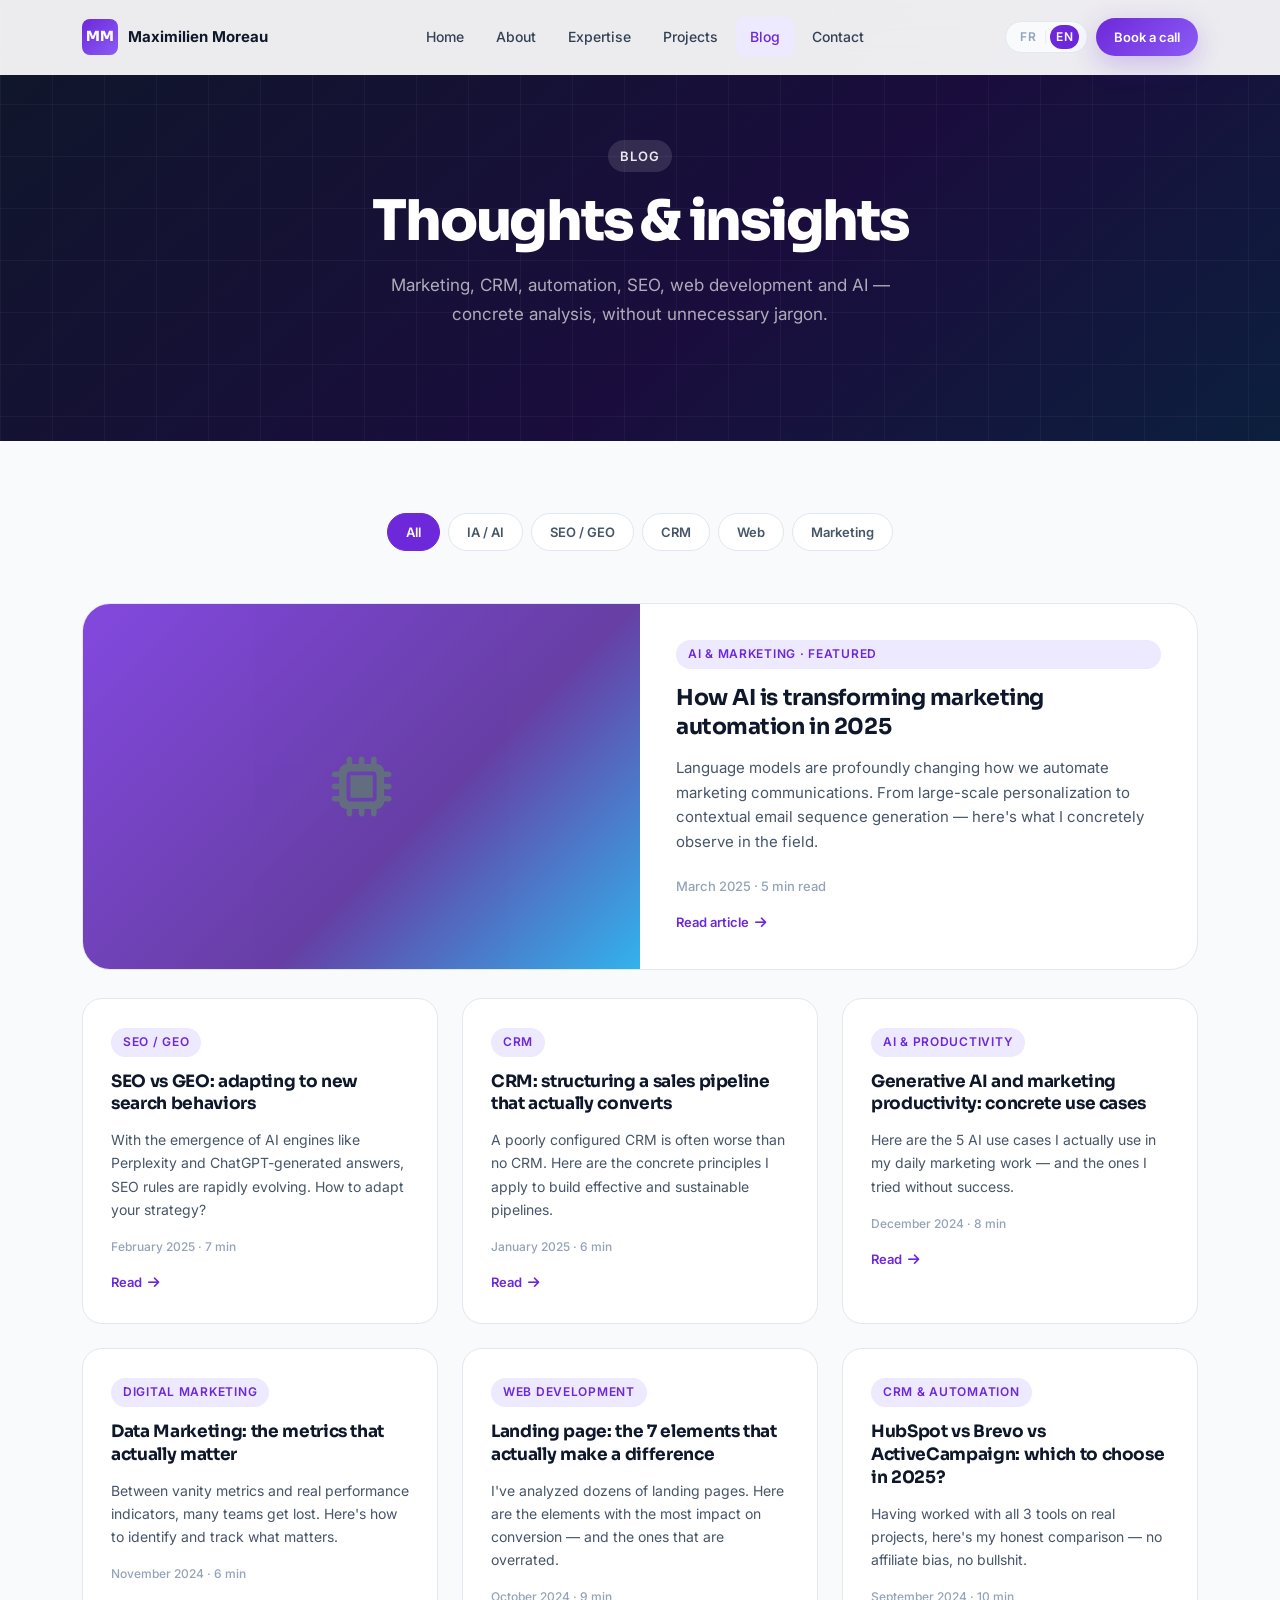
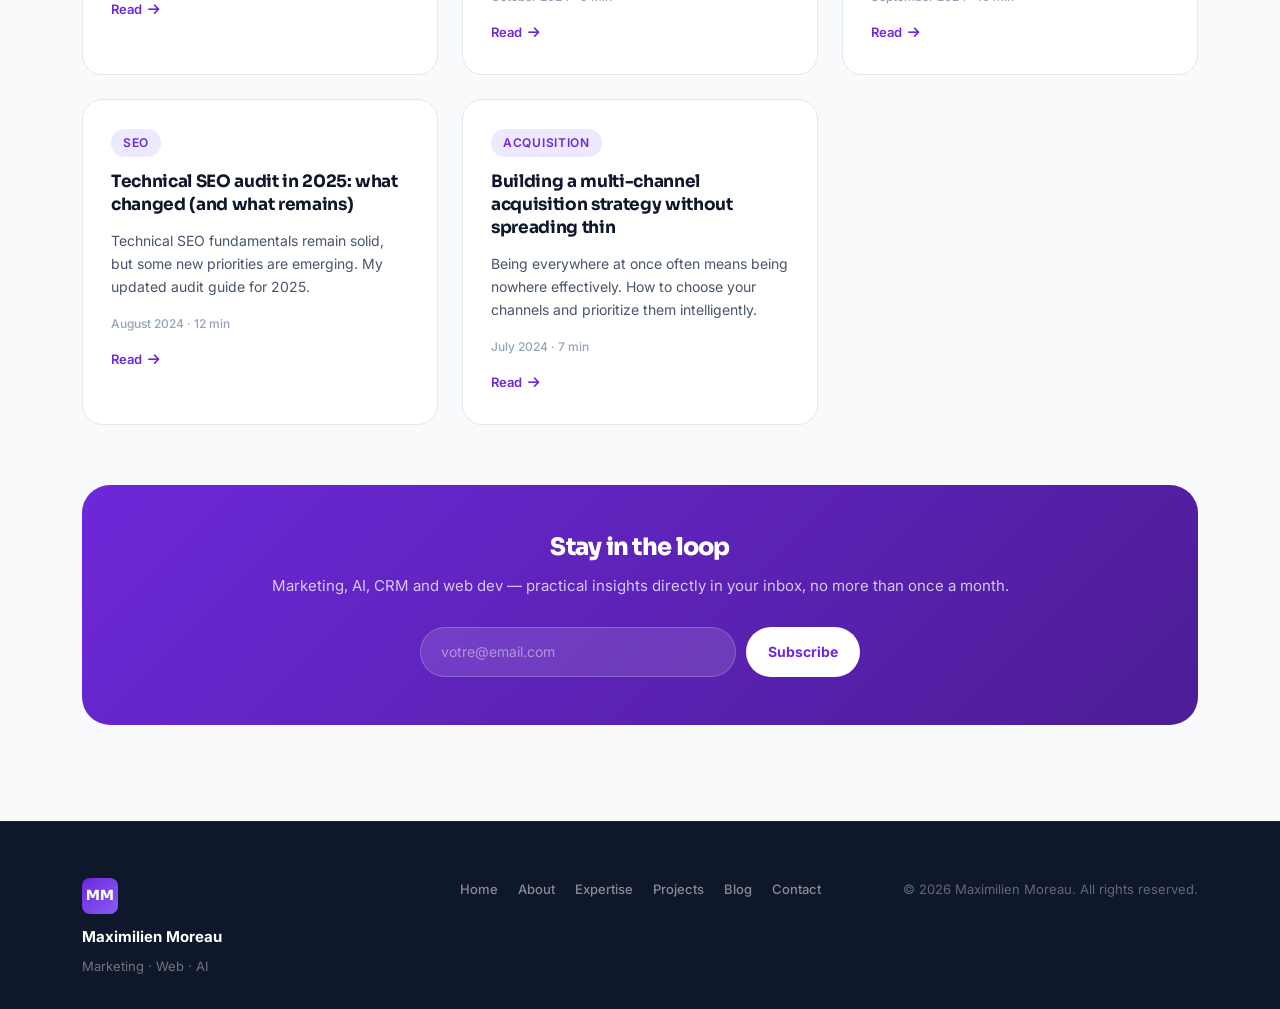
==== blog.html @ 057b0e3e "Profile-Website" ====
<!DOCTYPE html>
<html lang="fr">
<head>
  <meta charset="UTF-8">
  <meta name="viewport" content="width=device-width, initial-scale=1.0">
  <title>Blog — Maximilien Moreau</title>
  <meta name="description" content="Réflexions, analyses et insights sur le marketing digital, le CRM, l'automatisation, le SEO et l'intelligence artificielle — par Maximilien Moreau.">
  <meta name="author" content="Maximilien Moreau">

  <!-- Bootstrap 5 -->
  <link href="https://cdn.jsdelivr.net/npm/bootstrap@5.3.2/dist/css/bootstrap.min.css" rel="stylesheet">
  <!-- Google Fonts -->
  <link href="https://fonts.googleapis.com/css2?family=Inter:wght@300;400;500;600;700;800&family=Sora:wght@600;700;800&display=swap" rel="stylesheet">
  <!-- Font Awesome 6 -->
  <link rel="stylesheet" href="https://cdnjs.cloudflare.com/ajax/libs/font-awesome/6.5.0/css/all.min.css">
  <!-- Custom CSS -->
  <link rel="stylesheet" href="style.css">
  <style>
    /* ===== Blog-specific styles ===== */
    .blog-hero {
      background: linear-gradient(140deg, #0f172a 0%, #1a0d3d 60%, #0c1f3d 100%);
      padding: 140px 0 80px;
      position: relative;
      overflow: hidden;
    }

    .blog-hero::before {
      content: '';
      position: absolute;
      inset: 0;
      background-image:
        linear-gradient(rgba(255,255,255,0.04) 1px, transparent 1px),
        linear-gradient(90deg, rgba(255,255,255,0.04) 1px, transparent 1px);
      background-size: 52px 52px;
    }

    .blog-hero-inner {
      position: relative;
      z-index: 1;
      text-align: center;
    }

    .blog-hero-title {
      font-family: 'Sora', sans-serif;
      font-size: clamp(2rem, 5vw, 3.5rem);
      font-weight: 800;
      color: white;
      letter-spacing: -0.04em;
      margin-bottom: 16px;
    }

    .blog-hero-desc {
      font-size: 17px;
      color: rgba(255,255,255,0.65);
      max-width: 520px;
      margin: 0 auto 32px;
    }

    /* Filter tabs */
    .filter-bar {
      display: flex;
      flex-wrap: wrap;
      gap: 8px;
      justify-content: center;
      margin-bottom: 52px;
    }

    .filter-btn {
      font-size: 13px;
      font-weight: 600;
      color: var(--body);
      background: white;
      border: 1px solid var(--border);
      padding: 7px 18px;
      border-radius: 50px;
      cursor: pointer;
      transition: var(--transition);
    }

    .filter-btn:hover,
    .filter-btn.active {
      background: var(--primary);
      color: white;
      border-color: var(--primary);
    }

    /* Blog grid */
    .blog-grid-section {
      padding: 72px 0 96px;
      background: var(--bg);
    }

    /* Featured article (first) */
    .blog-card-featured {
      display: grid;
      grid-template-columns: 1fr 1fr;
      gap: 0;
      background: white;
      border: 1px solid var(--border);
      border-radius: var(--radius-xl);
      overflow: hidden;
      text-decoration: none;
      color: inherit;
      transition: var(--transition);
      margin-bottom: 28px;
    }

    .blog-card-featured:hover {
      transform: translateY(-4px);
      box-shadow: var(--shadow-lg);
      border-color: transparent;
      color: inherit;
    }

    .blog-card-featured-img {
      background: linear-gradient(135deg, var(--primary) 0%, #4c1d95 60%, var(--accent) 100%);
      min-height: 260px;
      display: flex;
      align-items: center;
      justify-content: center;
      font-size: 60px;
      opacity: 0.85;
    }

    .blog-card-featured-body {
      padding: 36px;
      display: flex;
      flex-direction: column;
      justify-content: center;
    }

    .blog-card-featured .blog-title {
      font-size: 22px;
      margin-bottom: 14px;
    }

    .blog-card-featured .blog-excerpt {
      font-size: 15px;
      margin-bottom: 20px;
    }

    .blog-card-featured .blog-meta {
      font-size: 13px;
      margin-top: auto;
    }

    /* Read more link */
    .blog-read-more {
      display: inline-flex;
      align-items: center;
      gap: 6px;
      font-size: 13px;
      font-weight: 600;
      color: var(--primary);
      margin-top: 14px;
      transition: var(--transition-fast);
    }

    .blog-card:hover .blog-read-more,
    .blog-card-featured:hover .blog-read-more {
      gap: 10px;
    }

    /* Newsletter block */
    .newsletter-section {
      background: linear-gradient(135deg, var(--primary) 0%, #4c1d95 100%);
      border-radius: var(--radius-xl);
      padding: 48px;
      text-align: center;
      margin-top: 60px;
    }

    .newsletter-title {
      font-family: 'Sora', sans-serif;
      font-size: 24px;
      font-weight: 800;
      color: white;
      margin-bottom: 12px;
      letter-spacing: -0.03em;
    }

    .newsletter-desc {
      color: rgba(255,255,255,0.75);
      font-size: 15px;
      margin-bottom: 28px;
    }

    .newsletter-form {
      display: flex;
      gap: 10px;
      max-width: 440px;
      margin: 0 auto;
    }

    .newsletter-input {
      flex: 1;
      background: rgba(255,255,255,0.12);
      border: 1px solid rgba(255,255,255,0.2);
      border-radius: 50px;
      padding: 12px 20px;
      font-size: 14px;
      color: white;
      outline: none;
      transition: var(--transition);
      font-family: 'Inter', sans-serif;
    }

    .newsletter-input::placeholder {
      color: rgba(255,255,255,0.45);
    }

    .newsletter-input:focus {
      border-color: rgba(255,255,255,0.5);
      background: rgba(255,255,255,0.16);
    }

    .newsletter-btn {
      background: white;
      color: var(--primary);
      border: none;
      padding: 12px 22px;
      border-radius: 50px;
      font-size: 14px;
      font-weight: 700;
      cursor: pointer;
      transition: var(--transition);
      white-space: nowrap;
      font-family: 'Inter', sans-serif;
    }

    .newsletter-btn:hover {
      background: rgba(255,255,255,0.92);
      transform: translateY(-1px);
    }

    @media (max-width: 767.98px) {
      .blog-card-featured {
        grid-template-columns: 1fr;
      }

      .blog-card-featured-img {
        min-height: 160px;
      }

      .blog-card-featured-body {
        padding: 24px;
      }

      .newsletter-section {
        padding: 36px 24px;
      }

      .newsletter-form {
        flex-direction: column;
      }

      .newsletter-btn {
        width: 100%;
      }
    }
  </style>
</head>
<body>

<!-- ===== NAVBAR ===== -->
<nav class="navbar navbar-expand-lg fixed-top scrolled" id="mainNav">
  <div class="container">
    <a class="navbar-brand" href="index.html">
      <span class="brand-mm">MM</span>
      <span class="brand-name d-none d-sm-inline">Maximilien Moreau</span>
    </a>

    <div class="d-flex align-items-center gap-2 ms-auto order-lg-last">
      <div class="lang-toggle">
        <button class="lang-btn active" id="btnFr" onclick="setLang('fr')">FR</button>
        <span class="lang-sep">|</span>
        <button class="lang-btn" id="btnEn" onclick="setLang('en')">EN</button>
      </div>
      <a href="index.html#contact" class="btn-nav-cta d-none d-lg-inline-flex">
        <span data-lang="fr">Réserver un appel</span>
        <span data-lang="en" hidden>Book a call</span>
      </a>
      <button class="navbar-toggler" type="button" data-bs-toggle="collapse" data-bs-target="#navMenu" aria-controls="navMenu" aria-expanded="false">
        <i class="fa-solid fa-bars"></i>
      </button>
    </div>

    <div class="collapse navbar-collapse" id="navMenu">
      <ul class="navbar-nav mx-auto gap-lg-1">
        <li class="nav-item">
          <a class="nav-link" href="index.html">
            <span data-lang="fr">Accueil</span>
            <span data-lang="en" hidden>Home</span>
          </a>
        </li>
        <li class="nav-item">
          <a class="nav-link" href="index.html#apropos">
            <span data-lang="fr">À propos</span>
            <span data-lang="en" hidden>About</span>
          </a>
        </li>
        <li class="nav-item">
          <a class="nav-link" href="index.html#expertises">
            <span data-lang="fr">Expertises</span>
            <span data-lang="en" hidden>Expertise</span>
          </a>
        </li>
        <li class="nav-item">
          <a class="nav-link" href="index.html#projets">
            <span data-lang="fr">Projets</span>
            <span data-lang="en" hidden>Projects</span>
          </a>
        </li>
        <li class="nav-item">
          <a class="nav-link active" href="blog.html">Blog</a>
        </li>
        <li class="nav-item">
          <a class="nav-link" href="index.html#contact">Contact</a>
        </li>
      </ul>
    </div>
  </div>
</nav>

<!-- ===== BLOG HERO ===== -->
<section class="blog-hero">
  <div class="container">
    <div class="blog-hero-inner">
      <div class="section-label section-label-light mb-3">Blog</div>
      <h1 class="blog-hero-title">
        <span data-lang="fr">Réflexions & insights</span>
        <span data-lang="en" hidden>Thoughts & insights</span>
      </h1>
      <p class="blog-hero-desc" data-lang="fr">
        Marketing, CRM, automatisation, SEO, développement web et IA — des analyses concrètes, sans jargon inutile.
      </p>
      <p class="blog-hero-desc" data-lang="en" hidden>
        Marketing, CRM, automation, SEO, web development and AI — concrete analysis, without unnecessary jargon.
      </p>
    </div>
  </div>
</section>

<!-- ===== BLOG GRID ===== -->
<section class="blog-grid-section">
  <div class="container">

    <!-- Filter bar -->
    <div class="filter-bar" id="filterBar">
      <button class="filter-btn active" data-filter="all">
        <span data-lang="fr">Tous</span>
        <span data-lang="en" hidden>All</span>
      </button>
      <button class="filter-btn" data-filter="ia">IA / AI</button>
      <button class="filter-btn" data-filter="seo">SEO / GEO</button>
      <button class="filter-btn" data-filter="crm">CRM</button>
      <button class="filter-btn" data-filter="web">Web</button>
      <button class="filter-btn" data-filter="marketing">Marketing</button>
    </div>

    <!-- Featured article -->
    <a href="#" class="blog-card-featured" data-category="ia">
      <div class="blog-card-featured-img" aria-hidden="true">
        <i class="fa-solid fa-microchip"></i>
      </div>
      <div class="blog-card-featured-body">
        <div class="blog-cat" data-lang="fr">IA & Marketing · À la une</div>
        <div class="blog-cat" data-lang="en" hidden>AI & Marketing · Featured</div>
        <h2 class="blog-title" data-lang="fr">Comment l'IA transforme le marketing automation en 2025</h2>
        <h2 class="blog-title" data-lang="en" hidden>How AI is transforming marketing automation in 2025</h2>
        <p class="blog-excerpt" data-lang="fr">
          Les modèles de langage changent profondément la façon dont on automatise les communications marketing. De la personnalisation à grande échelle à la génération de séquences email contextuelles — voici ce que j'observe concrètement sur le terrain.
        </p>
        <p class="blog-excerpt" data-lang="en" hidden>
          Language models are profoundly changing how we automate marketing communications. From large-scale personalization to contextual email sequence generation — here's what I concretely observe in the field.
        </p>
        <div class="blog-meta">
          <span data-lang="fr">Mars 2025 · 5 min de lecture</span>
          <span data-lang="en" hidden>March 2025 · 5 min read</span>
        </div>
        <div class="blog-read-more">
          <span data-lang="fr">Lire l'article</span>
          <span data-lang="en" hidden>Read article</span>
          <i class="fa-solid fa-arrow-right"></i>
        </div>
      </div>
    </a>

    <!-- Article grid -->
    <div class="row g-4" id="articleGrid">

      <!-- Article 2 -->
      <div class="col-md-4" data-category="seo">
        <a href="#" class="blog-card h-100">
          <div class="blog-cat">SEO / GEO</div>
          <h4 class="blog-title" data-lang="fr">SEO vs GEO : s'adapter aux nouveaux comportements de recherche</h4>
          <h4 class="blog-title" data-lang="en" hidden>SEO vs GEO: adapting to new search behaviors</h4>
          <p class="blog-excerpt" data-lang="fr">Avec l'émergence de moteurs IA comme Perplexity et les réponses générées par ChatGPT, les règles du référencement évoluent rapidement. Comment adapter sa stratégie ?</p>
          <p class="blog-excerpt" data-lang="en" hidden>With the emergence of AI engines like Perplexity and ChatGPT-generated answers, SEO rules are rapidly evolving. How to adapt your strategy?</p>
          <div class="blog-meta">
            <span data-lang="fr">Février 2025 · 7 min</span>
            <span data-lang="en" hidden>February 2025 · 7 min</span>
          </div>
          <div class="blog-read-more">
            <span data-lang="fr">Lire</span>
            <span data-lang="en" hidden>Read</span>
            <i class="fa-solid fa-arrow-right"></i>
          </div>
        </a>
      </div>

      <!-- Article 3 -->
      <div class="col-md-4" data-category="crm">
        <a href="#" class="blog-card h-100">
          <div class="blog-cat">CRM</div>
          <h4 class="blog-title" data-lang="fr">CRM : structurer un pipeline de vente qui convertit vraiment</h4>
          <h4 class="blog-title" data-lang="en" hidden>CRM: structuring a sales pipeline that actually converts</h4>
          <p class="blog-excerpt" data-lang="fr">Un CRM mal configuré est souvent pire qu'un CRM absent. Voici les principes concrets que j'applique pour construire des pipelines efficaces et durables.</p>
          <p class="blog-excerpt" data-lang="en" hidden>A poorly configured CRM is often worse than no CRM. Here are the concrete principles I apply to build effective and sustainable pipelines.</p>
          <div class="blog-meta">
            <span data-lang="fr">Janvier 2025 · 6 min</span>
            <span data-lang="en" hidden>January 2025 · 6 min</span>
          </div>
          <div class="blog-read-more">
            <span data-lang="fr">Lire</span>
            <span data-lang="en" hidden>Read</span>
            <i class="fa-solid fa-arrow-right"></i>
          </div>
        </a>
      </div>

      <!-- Article 4 -->
      <div class="col-md-4" data-category="ia">
        <a href="#" class="blog-card h-100">
          <div class="blog-cat" data-lang="fr">IA & Productivité</div>
          <div class="blog-cat" data-lang="en" hidden>AI & Productivity</div>
          <h4 class="blog-title" data-lang="fr">IA générative et productivité marketing : cas d'usage concrets</h4>
          <h4 class="blog-title" data-lang="en" hidden>Generative AI and marketing productivity: concrete use cases</h4>
          <p class="blog-excerpt" data-lang="fr">Voici les 5 cas d'usage IA que j'utilise vraiment dans mon quotidien marketing — et ceux que j'ai essayé sans succès.</p>
          <p class="blog-excerpt" data-lang="en" hidden>Here are the 5 AI use cases I actually use in my daily marketing work — and the ones I tried without success.</p>
          <div class="blog-meta">
            <span data-lang="fr">Décembre 2024 · 8 min</span>
            <span data-lang="en" hidden>December 2024 · 8 min</span>
          </div>
          <div class="blog-read-more">
            <span data-lang="fr">Lire</span>
            <span data-lang="en" hidden>Read</span>
            <i class="fa-solid fa-arrow-right"></i>
          </div>
        </a>
      </div>

      <!-- Article 5 -->
      <div class="col-md-4" data-category="marketing">
        <a href="#" class="blog-card h-100">
          <div class="blog-cat" data-lang="fr">Marketing Digital</div>
          <div class="blog-cat" data-lang="en" hidden>Digital Marketing</div>
          <h4 class="blog-title" data-lang="fr">Data Marketing : les indicateurs qui comptent vraiment</h4>
          <h4 class="blog-title" data-lang="en" hidden>Data Marketing: the metrics that actually matter</h4>
          <p class="blog-excerpt" data-lang="fr">Entre les vanity metrics et les vrais indicateurs de performance, beaucoup d'équipes se perdent. Voici comment identifier et piloter ce qui compte.</p>
          <p class="blog-excerpt" data-lang="en" hidden>Between vanity metrics and real performance indicators, many teams get lost. Here's how to identify and track what matters.</p>
          <div class="blog-meta">
            <span data-lang="fr">Novembre 2024 · 6 min</span>
            <span data-lang="en" hidden>November 2024 · 6 min</span>
          </div>
          <div class="blog-read-more">
            <span data-lang="fr">Lire</span>
            <span data-lang="en" hidden>Read</span>
            <i class="fa-solid fa-arrow-right"></i>
          </div>
        </a>
      </div>

      <!-- Article 6 -->
      <div class="col-md-4" data-category="web">
        <a href="#" class="blog-card h-100">
          <div class="blog-cat" data-lang="fr">Développement Web</div>
          <div class="blog-cat" data-lang="en" hidden>Web Development</div>
          <h4 class="blog-title" data-lang="fr">Landing page : les 7 éléments qui font vraiment la différence</h4>
          <h4 class="blog-title" data-lang="en" hidden>Landing page: the 7 elements that actually make a difference</h4>
          <p class="blog-excerpt" data-lang="fr">J'ai analysé des dizaines de landing pages. Voici les éléments qui ont le plus d'impact sur la conversion — et ceux qu'on surévalue.</p>
          <p class="blog-excerpt" data-lang="en" hidden>I've analyzed dozens of landing pages. Here are the elements with the most impact on conversion — and the ones that are overrated.</p>
          <div class="blog-meta">
            <span data-lang="fr">Octobre 2024 · 9 min</span>
            <span data-lang="en" hidden>October 2024 · 9 min</span>
          </div>
          <div class="blog-read-more">
            <span data-lang="fr">Lire</span>
            <span data-lang="en" hidden>Read</span>
            <i class="fa-solid fa-arrow-right"></i>
          </div>
        </a>
      </div>

      <!-- Article 7 -->
      <div class="col-md-4" data-category="crm">
        <a href="#" class="blog-card h-100">
          <div class="blog-cat" data-lang="fr">CRM & Automation</div>
          <div class="blog-cat" data-lang="en" hidden>CRM & Automation</div>
          <h4 class="blog-title" data-lang="fr">HubSpot vs Brevo vs ActiveCampaign : lequel choisir en 2025 ?</h4>
          <h4 class="blog-title" data-lang="en" hidden>HubSpot vs Brevo vs ActiveCampaign: which to choose in 2025?</h4>
          <p class="blog-excerpt" data-lang="fr">Après avoir travaillé avec les 3 outils sur des projets réels, voici ma comparaison honnête — sans affiliation, sans bullshit.</p>
          <p class="blog-excerpt" data-lang="en" hidden>Having worked with all 3 tools on real projects, here's my honest comparison — no affiliate bias, no bullshit.</p>
          <div class="blog-meta">
            <span data-lang="fr">Septembre 2024 · 10 min</span>
            <span data-lang="en" hidden>September 2024 · 10 min</span>
          </div>
          <div class="blog-read-more">
            <span data-lang="fr">Lire</span>
            <span data-lang="en" hidden>Read</span>
            <i class="fa-solid fa-arrow-right"></i>
          </div>
        </a>
      </div>

      <!-- Article 8 -->
      <div class="col-md-4" data-category="seo">
        <a href="#" class="blog-card h-100">
          <div class="blog-cat">SEO</div>
          <h4 class="blog-title" data-lang="fr">Audit SEO technique en 2025 : ce qui a changé (et ce qui reste)</h4>
          <h4 class="blog-title" data-lang="en" hidden>Technical SEO audit in 2025: what changed (and what remains)</h4>
          <p class="blog-excerpt" data-lang="fr">Les fondamentaux du SEO technique restent solides, mais quelques nouvelles priorités émergent. Mon guide d'audit à jour pour 2025.</p>
          <p class="blog-excerpt" data-lang="en" hidden>Technical SEO fundamentals remain solid, but some new priorities are emerging. My updated audit guide for 2025.</p>
          <div class="blog-meta">
            <span data-lang="fr">Août 2024 · 12 min</span>
            <span data-lang="en" hidden>August 2024 · 12 min</span>
          </div>
          <div class="blog-read-more">
            <span data-lang="fr">Lire</span>
            <span data-lang="en" hidden>Read</span>
            <i class="fa-solid fa-arrow-right"></i>
          </div>
        </a>
      </div>

      <!-- Article 9 -->
      <div class="col-md-4" data-category="marketing">
        <a href="#" class="blog-card h-100">
          <div class="blog-cat" data-lang="fr">Acquisition</div>
          <div class="blog-cat" data-lang="en" hidden>Acquisition</div>
          <h4 class="blog-title" data-lang="fr">Construire une stratégie d'acquisition multicanale sans s'éparpiller</h4>
          <h4 class="blog-title" data-lang="en" hidden>Building a multi-channel acquisition strategy without spreading thin</h4>
          <p class="blog-excerpt" data-lang="fr">Être présent partout en même temps, c'est souvent n'être nulle part vraiment. Comment choisir ses canaux et les prioriser intelligemment.</p>
          <p class="blog-excerpt" data-lang="en" hidden>Being everywhere at once often means being nowhere effectively. How to choose your channels and prioritize them intelligently.</p>
          <div class="blog-meta">
            <span data-lang="fr">Juillet 2024 · 7 min</span>
            <span data-lang="en" hidden>July 2024 · 7 min</span>
          </div>
          <div class="blog-read-more">
            <span data-lang="fr">Lire</span>
            <span data-lang="en" hidden>Read</span>
            <i class="fa-solid fa-arrow-right"></i>
          </div>
        </a>
      </div>

      <!-- No results message -->
      <div class="col-12" id="noResults" style="display: none;">
        <div class="text-center py-5">
          <i class="fa-solid fa-magnifying-glass fa-2x text-muted mb-3"></i>
          <p class="body-text" data-lang="fr">Aucun article dans cette catégorie pour le moment.</p>
          <p class="body-text" data-lang="en" hidden>No articles in this category yet.</p>
        </div>
      </div>
    </div>

    <!-- Newsletter -->
    <div class="newsletter-section">
      <h3 class="newsletter-title" data-lang="fr">Restez dans la boucle</h3>
      <h3 class="newsletter-title" data-lang="en" hidden>Stay in the loop</h3>
      <p class="newsletter-desc" data-lang="fr">
        Marketing, IA, CRM et dev web — des insights pratiques directement dans votre boîte mail, pas plus d'une fois par mois.
      </p>
      <p class="newsletter-desc" data-lang="en" hidden>
        Marketing, AI, CRM and web dev — practical insights directly in your inbox, no more than once a month.
      </p>
      <form class="newsletter-form" onsubmit="handleNewsletterSubmit(event)">
        <input type="email" class="newsletter-input" placeholder="votre@email.com" required aria-label="Email">
        <button type="submit" class="newsletter-btn">
          <span data-lang="fr">S'abonner</span>
          <span data-lang="en" hidden>Subscribe</span>
        </button>
      </form>
    </div>

  </div>
</section>

<!-- ===== FOOTER ===== -->
<footer class="footer-section">
  <div class="container">
    <div class="footer-inner">
      <div class="footer-brand">
        <div class="footer-logo">
          <span class="brand-mm">MM</span>
        </div>
        <p class="footer-name">Maximilien Moreau</p>
        <p class="footer-tagline" data-lang="fr">Marketing · Web · IA</p>
        <p class="footer-tagline" data-lang="en" hidden>Marketing · Web · AI</p>
      </div>
      <nav class="footer-nav" aria-label="Footer navigation">
        <a href="index.html" data-lang="fr">Accueil</a>
        <a href="index.html" data-lang="en" hidden>Home</a>
        <a href="index.html#apropos" data-lang="fr">À propos</a>
        <a href="index.html#apropos" data-lang="en" hidden>About</a>
        <a href="index.html#expertises" data-lang="fr">Expertises</a>
        <a href="index.html#expertises" data-lang="en" hidden>Expertise</a>
        <a href="index.html#projets" data-lang="fr">Projets</a>
        <a href="index.html#projets" data-lang="en" hidden>Projects</a>
        <a href="blog.html">Blog</a>
        <a href="index.html#contact">Contact</a>
      </nav>
      <div class="footer-copy">
        <p>© 2026 Maximilien Moreau. <span data-lang="fr">Tous droits réservés.</span><span data-lang="en" hidden>All rights reserved.</span></p>
      </div>
    </div>
  </div>
</footer>

<!-- Bootstrap JS -->
<script src="https://cdn.jsdelivr.net/npm/bootstrap@5.3.2/dist/js/bootstrap.bundle.min.js"></script>
<!-- Custom JS -->
<script src="script.js"></script>
<script>
  // Blog filter
  document.querySelectorAll('.filter-btn').forEach(btn => {
    btn.addEventListener('click', function() {
      const filter = this.dataset.filter;

      // Update active button
      document.querySelectorAll('.filter-btn').forEach(b => b.classList.remove('active'));
      this.classList.add('active');

      // Filter articles
      const articles = document.querySelectorAll('#articleGrid [data-category]');
      let visibleCount = 0;

      articles.forEach(article => {
        const cat = article.dataset.category;
        const show = filter === 'all' || cat === filter;
        article.style.display = show ? '' : 'none';
        if (show) visibleCount++;
      });

      // Featured article
      const featured = document.querySelector('.blog-card-featured');
      if (featured) {
        const featuredCat = featured.dataset.category;
        const showFeatured = filter === 'all' || featuredCat === filter;
        featured.style.display = showFeatured ? '' : 'none';
      }

      // No results
      const noResults = document.getElementById('noResults');
      if (noResults) {
        noResults.style.display = visibleCount === 0 ? 'block' : 'none';
      }
    });
  });

  // Newsletter
  function handleNewsletterSubmit(e) {
    e.preventDefault();
    const btn = e.target.querySelector('.newsletter-btn');
    const originalText = btn.innerHTML;
    btn.innerHTML = '<i class="fa-solid fa-check me-1"></i>';
    btn.style.background = '#d1fae5';
    btn.style.color = '#059669';
    e.target.reset();
    setTimeout(() => {
      btn.innerHTML = originalText;
      btn.style.background = '';
      btn.style.color = '';
    }, 3000);
  }
</script>
</body>
</html>
---- style.css ----
/* ============================================================
   MAXIMILIEN MOREAU — Portfolio CSS
   Stack: Bootstrap 5 + custom design system
   ============================================================ */

@import url('https://fonts.googleapis.com/css2?family=Inter:wght@300;400;500;600;700;800&family=Sora:wght@600;700;800&display=swap');

/* ============================================================
   CSS VARIABLES
   ============================================================ */
:root {
  --primary:        #6d28d9;
  --primary-light:  #8b5cf6;
  --primary-glow:   rgba(109, 40, 217, 0.18);
  --primary-ultra:  #ede9fe;
  --accent:         #0ea5e9;
  --accent-glow:    rgba(14, 165, 233, 0.18);

  --dark:           #0f172a;
  --dark-soft:      #1e293b;
  --dark-medium:    #334155;
  --body:           #475569;
  --body-light:     #94a3b8;

  --bg:             #f8fafc;
  --bg-alt:         #f1f5f9;
  --white:          #ffffff;
  --border:         #e2e8f0;
  --border-light:   #f1f5f9;

  --radius-sm:      8px;
  --radius:         14px;
  --radius-lg:      20px;
  --radius-xl:      28px;

  --shadow-sm:      0 2px 8px rgba(15, 23, 42, 0.06);
  --shadow:         0 4px 24px rgba(15, 23, 42, 0.08);
  --shadow-lg:      0 12px 40px rgba(15, 23, 42, 0.12);
  --shadow-primary: 0 8px 28px rgba(109, 40, 217, 0.25);

  --transition:     all 0.25s cubic-bezier(0.4, 0, 0.2, 1);
  --transition-fast: all 0.15s ease;
}

/* ============================================================
   BASE
   ============================================================ */
*, *::before, *::after {
  box-sizing: border-box;
}

html {
  scroll-behavior: smooth;
  scroll-padding-top: 80px;
}

body {
  margin: 0;
  font-family: 'Inter', -apple-system, BlinkMacSystemFont, sans-serif;
  font-size: 16px;
  line-height: 1.7;
  color: var(--body);
  background: var(--white);
  -webkit-font-smoothing: antialiased;
  -moz-osx-font-smoothing: grayscale;
}

img {
  max-width: 100%;
  height: auto;
}

a {
  text-decoration: none;
  color: inherit;
}

/* ============================================================
   TYPOGRAPHY
   ============================================================ */
.section-label {
  display: inline-block;
  font-size: 13px;
  font-weight: 600;
  text-transform: uppercase;
  letter-spacing: 0.08em;
  color: var(--primary);
  background: var(--primary-ultra);
  padding: 5px 12px;
  border-radius: 50px;
  margin-bottom: 16px;
}

.section-label-light {
  color: rgba(255,255,255,0.9);
  background: rgba(255,255,255,0.12);
}

.section-title {
  font-family: 'Sora', 'Inter', sans-serif;
  font-size: clamp(1.75rem, 4vw, 2.5rem);
  font-weight: 800;
  line-height: 1.18;
  color: var(--dark);
  letter-spacing: -0.03em;
  margin-bottom: 0;
}

.section-subtitle {
  font-size: 17px;
  color: var(--body);
  margin-top: 16px;
  max-width: 560px;
  margin-left: auto;
  margin-right: auto;
}

.body-text {
  font-size: 16px;
  color: var(--body);
  line-height: 1.75;
}

/* ============================================================
   SECTION PADDING & BACKGROUNDS
   ============================================================ */
.section-pad {
  padding: 96px 0;
}

.bg-white       { background-color: var(--white); }
.bg-light-custom { background-color: var(--bg); }

.bg-dark-custom {
  background: linear-gradient(135deg, var(--dark) 0%, #1a0d3d 60%, #0f2a42 100%);
  position: relative;
}

.bg-dark-custom::before {
  content: '';
  position: absolute;
  inset: 0;
  background-image:
    linear-gradient(rgba(255,255,255,0.03) 1px, transparent 1px),
    linear-gradient(90deg, rgba(255,255,255,0.03) 1px, transparent 1px);
  background-size: 48px 48px;
  pointer-events: none;
}

.opacity-70  { opacity: 0.7; }
.opacity-80  { opacity: 0.8; }

/* ============================================================
   NAVBAR
   ============================================================ */
#mainNav {
  background: rgba(255, 255, 255, 0.92);
  backdrop-filter: blur(16px);
  -webkit-backdrop-filter: blur(16px);
  border-bottom: 1px solid transparent;
  padding: 14px 0;
  transition: var(--transition);
}

#mainNav.scrolled {
  border-bottom-color: var(--border);
  box-shadow: 0 4px 20px rgba(15, 23, 42, 0.06);
  padding: 10px 0;
}

.navbar-brand {
  display: flex;
  align-items: center;
  gap: 10px;
  font-weight: 700;
  color: var(--dark) !important;
}

.brand-mm {
  display: inline-flex;
  align-items: center;
  justify-content: center;
  width: 36px;
  height: 36px;
  background: linear-gradient(135deg, var(--primary), var(--primary-light));
  color: white;
  font-family: 'Sora', sans-serif;
  font-weight: 800;
  font-size: 14px;
  border-radius: var(--radius-sm);
  letter-spacing: -0.02em;
  flex-shrink: 0;
}

.brand-name {
  font-size: 15px;
  font-weight: 700;
  color: var(--dark);
}

.navbar-nav .nav-link {
  font-size: 14px;
  font-weight: 500;
  color: var(--dark-medium) !important;
  padding: 8px 14px !important;
  border-radius: var(--radius-sm);
  transition: var(--transition-fast);
}

.navbar-nav .nav-link:hover,
.navbar-nav .nav-link.active {
  color: var(--primary) !important;
  background: var(--primary-ultra);
}

.navbar-toggler {
  border: none;
  padding: 6px 8px;
  color: var(--dark);
  font-size: 18px;
}

.navbar-toggler:focus {
  box-shadow: none;
}

/* Language toggle */
.lang-toggle {
  display: flex;
  align-items: center;
  gap: 2px;
  background: var(--bg);
  border: 1px solid var(--border);
  border-radius: 50px;
  padding: 3px 8px;
}

.lang-btn {
  background: none;
  border: none;
  font-size: 12px;
  font-weight: 600;
  color: var(--body-light);
  padding: 2px 6px;
  border-radius: 50px;
  cursor: pointer;
  transition: var(--transition-fast);
  letter-spacing: 0.04em;
}

.lang-btn.active {
  background: var(--primary);
  color: white;
}

.lang-sep {
  color: var(--border);
  font-size: 11px;
  user-select: none;
}

/* Navbar CTA button */
.btn-nav-cta {
  display: inline-flex;
  align-items: center;
  gap: 8px;
  background: linear-gradient(135deg, var(--primary), var(--primary-light));
  color: white !important;
  font-size: 13px;
  font-weight: 600;
  padding: 8px 18px;
  border-radius: 50px;
  transition: var(--transition);
  white-space: nowrap;
  box-shadow: var(--shadow-primary);
}

.btn-nav-cta:hover {
  transform: translateY(-1px);
  box-shadow: 0 12px 32px rgba(109, 40, 217, 0.35);
}

/* Mobile nav */
@media (max-width: 991.98px) {
  .navbar-collapse {
    background: white;
    border-radius: var(--radius);
    margin-top: 12px;
    padding: 12px;
    border: 1px solid var(--border);
    box-shadow: var(--shadow-lg);
  }

  .navbar-nav .nav-link {
    padding: 10px 14px !important;
  }
}

/* ============================================================
   HERO SECTION
   ============================================================ */
.hero-section {
  position: relative;
  min-height: 100vh;
  display: flex;
  align-items: center;
  background:
    radial-gradient(ellipse 80% 60% at 20% 60%, rgba(109, 40, 217, 0.28), transparent 60%),
    radial-gradient(ellipse 60% 50% at 85% 20%, rgba(14, 165, 233, 0.18), transparent 60%),
    linear-gradient(140deg, #0f172a 0%, #1a0d3d 50%, #0c1f3d 100%);
  overflow: hidden;
  padding-top: 80px;
}

.hero-grid-overlay {
  position: absolute;
  inset: 0;
  background-image:
    linear-gradient(rgba(255,255,255,0.04) 1px, transparent 1px),
    linear-gradient(90deg, rgba(255,255,255,0.04) 1px, transparent 1px);
  background-size: 52px 52px;
  pointer-events: none;
}

.hero-section .container {
  position: relative;
  z-index: 2;
}

.hero-inner {
  max-width: 780px;
  padding: 80px 0;
}

.hero-badge {
  display: inline-flex;
  align-items: center;
  gap: 10px;
  background: rgba(255,255,255,0.08);
  border: 1px solid rgba(255,255,255,0.15);
  border-radius: 50px;
  padding: 8px 18px;
  font-size: 13px;
  font-weight: 500;
  color: rgba(255,255,255,0.85);
  margin-bottom: 28px;
  backdrop-filter: blur(4px);
}

.badge-dot {
  width: 8px;
  height: 8px;
  border-radius: 50%;
  background: #4ade80;
  box-shadow: 0 0 8px rgba(74, 222, 128, 0.6);
  animation: pulse 2s ease-in-out infinite;
  flex-shrink: 0;
}

@keyframes pulse {
  0%, 100% { opacity: 1; transform: scale(1); }
  50% { opacity: 0.7; transform: scale(0.85); }
}

.hero-title {
  font-family: 'Sora', 'Inter', sans-serif;
  font-size: clamp(2.4rem, 6vw, 4.5rem);
  font-weight: 800;
  line-height: 1.08;
  letter-spacing: -0.04em;
  color: white;
  margin-bottom: 20px;
  background: linear-gradient(135deg, #ffffff 30%, rgba(255,255,255,0.7));
  -webkit-background-clip: text;
  -webkit-text-fill-color: transparent;
  background-clip: text;
}

.hero-tagline {
  font-size: clamp(15px, 2.5vw, 19px);
  font-weight: 600;
  color: rgba(255,255,255,0.6);
  letter-spacing: 0.01em;
  margin-bottom: 24px;
}

.hero-desc {
  font-size: clamp(15px, 2vw, 17px);
  color: rgba(255,255,255,0.75);
  line-height: 1.75;
  max-width: 620px;
  margin-bottom: 0;
}

/* Hero buttons */
.hero-actions {
  display: flex;
  flex-wrap: wrap;
  gap: 14px;
  margin-top: 36px;
  margin-bottom: 40px;
}

.btn-hero-primary {
  display: inline-flex;
  align-items: center;
  background: linear-gradient(135deg, var(--primary), var(--primary-light));
  color: white;
  font-size: 15px;
  font-weight: 600;
  padding: 14px 28px;
  border-radius: 50px;
  border: none;
  cursor: pointer;
  transition: var(--transition);
  box-shadow: 0 8px 32px rgba(109, 40, 217, 0.35);
  white-space: nowrap;
  text-decoration: none;
}

.btn-hero-primary:hover {
  transform: translateY(-2px);
  box-shadow: 0 14px 40px rgba(109, 40, 217, 0.45);
  color: white;
}

.btn-hero-outline {
  display: inline-flex;
  align-items: center;
  background: rgba(255,255,255,0.08);
  color: rgba(255,255,255,0.9);
  font-size: 15px;
  font-weight: 600;
  padding: 14px 28px;
  border-radius: 50px;
  border: 1px solid rgba(255,255,255,0.2);
  cursor: pointer;
  transition: var(--transition);
  white-space: nowrap;
  text-decoration: none;
  backdrop-filter: blur(4px);
}

.btn-hero-outline:hover {
  background: rgba(255,255,255,0.14);
  border-color: rgba(255,255,255,0.35);
  transform: translateY(-2px);
  color: white;
}

/* Hero tags */
.hero-tags {
  display: flex;
  flex-wrap: wrap;
  gap: 8px;
}

.hero-tag {
  font-size: 12px;
  font-weight: 500;
  color: rgba(255,255,255,0.65);
  background: rgba(255,255,255,0.07);
  border: 1px solid rgba(255,255,255,0.12);
  padding: 5px 13px;
  border-radius: 50px;
  backdrop-filter: blur(4px);
  transition: var(--transition-fast);
}

.hero-tag:hover {
  background: rgba(255,255,255,0.12);
  color: rgba(255,255,255,0.9);
}

/* Scroll hint */
.hero-scroll-hint {
  position: absolute;
  bottom: 32px;
  left: 50%;
  transform: translateX(-50%);
  display: flex;
  flex-direction: column;
  align-items: center;
  gap: 6px;
  z-index: 2;
}

.scroll-line {
  width: 1px;
  height: 40px;
  background: linear-gradient(to bottom, rgba(255,255,255,0.5), transparent);
}

.scroll-dot {
  width: 6px;
  height: 6px;
  border-radius: 50%;
  background: rgba(255,255,255,0.4);
  animation: scrollBob 1.8s ease-in-out infinite;
}

@keyframes scrollBob {
  0%, 100% { transform: translateY(0); opacity: 1; }
  50% { transform: translateY(6px); opacity: 0.4; }
}

/* ============================================================
   ABOUT SECTION
   ============================================================ */
.about-img-wrapper {
  position: relative;
  display: inline-block;
}

.about-img {
  width: 280px;
  height: 280px;
  object-fit: cover;
  border-radius: var(--radius-xl);
  border: 4px solid white;
  box-shadow: var(--shadow-lg);
}

.about-img-badge {
  position: absolute;
  bottom: -14px;
  right: -14px;
  background: linear-gradient(135deg, var(--primary), var(--primary-light));
  color: white;
  font-size: 12px;
  font-weight: 600;
  padding: 8px 16px;
  border-radius: 50px;
  box-shadow: var(--shadow-primary);
  white-space: nowrap;
  border: 3px solid white;
}

.highlight-item {
  display: flex;
  align-items: flex-start;
  gap: 12px;
  background: var(--bg);
  border: 1px solid var(--border);
  border-radius: var(--radius);
  padding: 16px;
  transition: var(--transition);
}

.highlight-item:hover {
  border-color: var(--primary-ultra);
  background: #faf9ff;
  box-shadow: var(--shadow-sm);
}

.highlight-item i {
  color: var(--primary);
  font-size: 18px;
  margin-top: 2px;
  flex-shrink: 0;
}

.highlight-item strong {
  display: block;
  font-size: 14px;
  font-weight: 700;
  color: var(--dark);
  margin-bottom: 2px;
}

.highlight-item p {
  font-size: 13px;
  color: var(--body-light);
  margin: 0;
  line-height: 1.4;
}

/* ============================================================
   EXPERTISE CARDS
   ============================================================ */
.expertise-card {
  background: white;
  border: 1px solid var(--border);
  border-radius: var(--radius-lg);
  padding: 28px;
  transition: var(--transition);
  position: relative;
  overflow: hidden;
}

.expertise-card::before {
  content: '';
  position: absolute;
  top: 0;
  left: 0;
  right: 0;
  height: 3px;
  background: linear-gradient(90deg, var(--primary), var(--accent));
  opacity: 0;
  transition: var(--transition);
}

.expertise-card:hover {
  transform: translateY(-4px);
  box-shadow: var(--shadow-lg);
  border-color: transparent;
}

.expertise-card:hover::before {
  opacity: 1;
}

.expertise-card-dark {
  background: linear-gradient(135deg, var(--dark) 0%, #1a0d3d 100%);
  border-color: transparent;
}

.expertise-card-dark:hover {
  box-shadow: 0 16px 48px rgba(109, 40, 217, 0.3);
}

.expertise-icon-wrap {
  display: inline-flex;
  align-items: center;
  justify-content: center;
  width: 52px;
  height: 52px;
  border-radius: var(--radius);
  background: var(--icon-bg, #ede9fe);
  color: var(--icon-color, var(--primary));
  font-size: 22px;
  margin-bottom: 18px;
  flex-shrink: 0;
}

.expertise-title {
  font-family: 'Sora', sans-serif;
  font-size: 17px;
  font-weight: 700;
  color: var(--dark);
  margin-bottom: 10px;
  letter-spacing: -0.02em;
}

.expertise-desc {
  font-size: 14px;
  color: var(--body);
  line-height: 1.65;
  margin-bottom: 18px;
}

.expertise-tags {
  display: flex;
  flex-wrap: wrap;
  gap: 6px;
}

.skill-tag {
  font-size: 12px;
  font-weight: 500;
  color: var(--primary);
  background: var(--primary-ultra);
  padding: 4px 11px;
  border-radius: 50px;
  transition: var(--transition-fast);
}

.skill-tag:hover {
  background: var(--primary);
  color: white;
}

.skill-tag-light {
  color: rgba(255,255,255,0.85);
  background: rgba(255,255,255,0.12);
}

.skill-tag-light:hover {
  background: rgba(255,255,255,0.22);
  color: white;
}

/* ============================================================
   PROJECT CARDS
   ============================================================ */
.project-card {
  background: white;
  border: 1px solid var(--border);
  border-radius: var(--radius-lg);
  padding: 28px;
  cursor: pointer;
  transition: var(--transition);
  height: 100%;
  position: relative;
  overflow: hidden;
}

.project-card::after {
  content: '';
  position: absolute;
  inset: 0;
  border-radius: var(--radius-lg);
  opacity: 0;
  transition: var(--transition);
  box-shadow: inset 0 0 0 2px var(--primary);
}

.project-card:hover {
  transform: translateY(-4px);
  box-shadow: var(--shadow-lg);
  border-color: transparent;
}

.project-card:hover::after {
  opacity: 1;
}

.project-card-dark {
  background: linear-gradient(135deg, var(--primary) 0%, #4c1d95 60%, #1a0d3d 100%);
  border-color: transparent;
}

.project-card-dark::after {
  box-shadow: inset 0 0 0 2px rgba(255,255,255,0.3);
}

.project-card-dark:hover {
  box-shadow: 0 16px 48px rgba(109, 40, 217, 0.4);
}

.project-card-header {
  display: flex;
  justify-content: space-between;
  align-items: center;
  margin-bottom: 16px;
}

.project-category {
  font-size: 12px;
  font-weight: 600;
  text-transform: uppercase;
  letter-spacing: 0.06em;
  color: var(--primary);
  background: var(--primary-ultra);
  padding: 4px 12px;
  border-radius: 50px;
}

.project-category-light {
  color: rgba(255,255,255,0.9);
  background: rgba(255,255,255,0.15);
}

.project-arrow {
  color: var(--body-light);
  font-size: 14px;
  transition: var(--transition-fast);
}

.project-card:hover .project-arrow {
  color: var(--primary);
  transform: translate(2px, -2px);
}

.project-title {
  font-family: 'Sora', sans-serif;
  font-size: 18px;
  font-weight: 700;
  color: var(--dark);
  margin-bottom: 12px;
  letter-spacing: -0.02em;
  line-height: 1.3;
}

.project-desc {
  font-size: 14px;
  color: var(--body);
  line-height: 1.65;
  margin-bottom: 0;
}

.project-tags {
  display: flex;
  flex-wrap: wrap;
  gap: 6px;
  margin-top: 20px;
}

.project-tag {
  font-size: 12px;
  font-weight: 500;
  color: var(--dark-medium);
  background: var(--bg);
  border: 1px solid var(--border);
  padding: 4px 11px;
  border-radius: 50px;
}

.project-tag-light {
  color: rgba(255,255,255,0.85);
  background: rgba(255,255,255,0.12);
  border-color: rgba(255,255,255,0.15);
}

/* ============================================================
   APPROACH SECTION
   ============================================================ */
.approach-card {
  background: rgba(255,255,255,0.06);
  border: 1px solid rgba(255,255,255,0.1);
  border-radius: var(--radius-lg);
  padding: 28px 24px;
  transition: var(--transition);
  backdrop-filter: blur(4px);
  height: 100%;
}

.approach-card:hover {
  background: rgba(255,255,255,0.10);
  border-color: rgba(255,255,255,0.2);
  transform: translateY(-3px);
}

.approach-number {
  font-family: 'Sora', sans-serif;
  font-size: 40px;
  font-weight: 800;
  color: rgba(255,255,255,0.08);
  line-height: 1;
  margin-bottom: 16px;
  letter-spacing: -0.04em;
}

.approach-title {
  font-family: 'Sora', sans-serif;
  font-size: 16px;
  font-weight: 700;
  color: white;
  margin-bottom: 12px;
  line-height: 1.3;
}

.approach-desc {
  font-size: 14px;
  color: rgba(255,255,255,0.6);
  line-height: 1.65;
  margin: 0;
}

/* ============================================================
   AI SECTION
   ============================================================ */
.ai-tools-row {
  display: flex;
  flex-wrap: wrap;
  gap: 8px;
}

.ai-tool-badge {
  font-size: 13px;
  font-weight: 600;
  color: var(--primary);
  background: var(--primary-ultra);
  border: 1px solid rgba(109, 40, 217, 0.15);
  padding: 6px 14px;
  border-radius: 50px;
}

.ai-feature-card {
  background: var(--bg);
  border: 1px solid var(--border);
  border-radius: var(--radius);
  padding: 20px;
  transition: var(--transition);
  height: 100%;
}

.ai-feature-card:hover {
  background: white;
  border-color: var(--primary-ultra);
  box-shadow: var(--shadow);
  transform: translateY(-2px);
}

.ai-icon {
  display: inline-flex;
  align-items: center;
  justify-content: center;
  width: 40px;
  height: 40px;
  background: linear-gradient(135deg, var(--primary), var(--primary-light));
  color: white;
  border-radius: var(--radius-sm);
  font-size: 16px;
  margin-bottom: 14px;
}

.ai-feature-title {
  font-size: 14px;
  font-weight: 700;
  color: var(--dark);
  margin-bottom: 8px;
  line-height: 1.3;
}

.ai-feature-desc {
  font-size: 13px;
  color: var(--body);
  line-height: 1.6;
  margin: 0;
}

/* ============================================================
   TIMELINE
   ============================================================ */
.timeline {
  position: relative;
  padding-left: 28px;
}

.timeline::before {
  content: '';
  position: absolute;
  left: 0;
  top: 8px;
  bottom: 8px;
  width: 2px;
  background: linear-gradient(to bottom, var(--primary), rgba(109, 40, 217, 0.1));
  border-radius: 2px;
}

.timeline-item {
  position: relative;
  padding-bottom: 36px;
}

.timeline-item:last-child {
  padding-bottom: 0;
}

.timeline-dot {
  position: absolute;
  left: -34px;
  top: 6px;
  width: 14px;
  height: 14px;
  border-radius: 50%;
  background: white;
  border: 3px solid var(--primary);
  box-shadow: 0 0 0 4px var(--primary-ultra);
  transition: var(--transition);
}

.timeline-item:hover .timeline-dot {
  background: var(--primary);
  box-shadow: 0 0 0 6px var(--primary-ultra), 0 0 20px var(--primary-glow);
}

.timeline-content {
  background: white;
  border: 1px solid var(--border);
  border-radius: var(--radius);
  padding: 20px 22px;
  transition: var(--transition);
}

.timeline-item:hover .timeline-content {
  border-color: rgba(109, 40, 217, 0.2);
  box-shadow: var(--shadow);
}

.timeline-date {
  font-size: 12px;
  font-weight: 600;
  color: var(--primary);
  text-transform: uppercase;
  letter-spacing: 0.06em;
  display: block;
  margin-bottom: 8px;
}

.timeline-title {
  font-family: 'Sora', sans-serif;
  font-size: 16px;
  font-weight: 700;
  color: var(--dark);
  margin-bottom: 8px;
  letter-spacing: -0.02em;
}

.timeline-desc {
  font-size: 14px;
  color: var(--body);
  line-height: 1.65;
  margin: 0;
}

/* ============================================================
   CERTIFICATIONS
   ============================================================ */
.certif-section-title {
  font-family: 'Sora', sans-serif;
  font-size: 20px;
  font-weight: 700;
  color: var(--dark);
  letter-spacing: -0.02em;
}

.certif-list {
  display: flex;
  flex-direction: column;
  gap: 10px;
}

.certif-item {
  display: flex;
  align-items: center;
  gap: 14px;
  background: white;
  border: 1px solid var(--border);
  border-radius: var(--radius);
  padding: 14px 18px;
  transition: var(--transition);
}

.certif-item:hover {
  border-color: rgba(109, 40, 217, 0.2);
  box-shadow: var(--shadow-sm);
}

.certif-icon {
  display: inline-flex;
  align-items: center;
  justify-content: center;
  width: 38px;
  height: 38px;
  border-radius: var(--radius-sm);
  font-size: 16px;
  flex-shrink: 0;
  background: var(--bg);
  color: var(--body);
}

.certif-icon-google { background: #fef3c7; color: #ea4335; }
.certif-icon-hubspot { background: #fff3eb; color: #ff7a59; }
.certif-icon-meta { background: #e8f4fd; color: #1877f2; }

.certif-info {
  flex: 1;
}

.certif-name {
  font-size: 14px;
  font-weight: 600;
  color: var(--dark);
  line-height: 1.3;
}

.certif-issuer {
  font-size: 12px;
  color: var(--body-light);
}

.certif-badge {
  font-size: 11px;
  font-weight: 600;
  color: #059669;
  background: #d1fae5;
  padding: 3px 10px;
  border-radius: 50px;
  white-space: nowrap;
  flex-shrink: 0;
}

/* ============================================================
   BLOG CARDS
   ============================================================ */
.blog-card {
  display: block;
  background: white;
  border: 1px solid var(--border);
  border-radius: var(--radius-lg);
  padding: 28px;
  text-decoration: none;
  color: inherit;
  transition: var(--transition);
  height: 100%;
}

.blog-card:hover {
  transform: translateY(-4px);
  box-shadow: var(--shadow-lg);
  border-color: transparent;
  color: inherit;
}

.blog-cat {
  font-size: 12px;
  font-weight: 600;
  text-transform: uppercase;
  letter-spacing: 0.06em;
  color: var(--primary);
  background: var(--primary-ultra);
  display: inline-block;
  padding: 4px 12px;
  border-radius: 50px;
  margin-bottom: 14px;
}

.blog-title {
  font-family: 'Sora', sans-serif;
  font-size: 17px;
  font-weight: 700;
  color: var(--dark);
  line-height: 1.35;
  margin-bottom: 12px;
  letter-spacing: -0.02em;
  transition: var(--transition-fast);
}

.blog-card:hover .blog-title {
  color: var(--primary);
}

.blog-excerpt {
  font-size: 14px;
  color: var(--body);
  line-height: 1.65;
  margin-bottom: 16px;
}

.blog-meta {
  font-size: 12px;
  color: var(--body-light);
  font-weight: 500;
}

.btn-link-arrow {
  display: inline-flex;
  align-items: center;
  font-size: 14px;
  font-weight: 600;
  color: var(--primary);
  text-decoration: none;
  transition: var(--transition-fast);
  white-space: nowrap;
}

.btn-link-arrow:hover {
  color: var(--primary-light);
  gap: 4px;
}

/* ============================================================
   CONTACT SECTION
   ============================================================ */
.contact-form {
  position: relative;
  z-index: 1;
}

.form-label-custom {
  display: block;
  font-size: 13px;
  font-weight: 600;
  color: rgba(255,255,255,0.85);
  margin-bottom: 8px;
  letter-spacing: 0.02em;
}

.form-control-custom {
  width: 100%;
  background: rgba(255,255,255,0.07);
  border: 1px solid rgba(255,255,255,0.12);
  border-radius: var(--radius);
  padding: 12px 16px;
  font-size: 14px;
  color: white;
  font-family: 'Inter', sans-serif;
  transition: var(--transition);
  outline: none;
  -webkit-appearance: none;
  appearance: none;
}

.form-control-custom::placeholder {
  color: rgba(255,255,255,0.3);
}

.form-control-custom:focus {
  background: rgba(255,255,255,0.10);
  border-color: rgba(109, 40, 217, 0.6);
  box-shadow: 0 0 0 3px rgba(109, 40, 217, 0.15);
}

.form-control-custom option {
  background: var(--dark-soft);
  color: white;
}

textarea.form-control-custom {
  resize: vertical;
  min-height: 130px;
}

.contact-info {
  position: relative;
  z-index: 1;
}

.contact-info-item {
  display: flex;
  align-items: flex-start;
  gap: 16px;
  padding: 18px 0;
  border-bottom: 1px solid rgba(255,255,255,0.08);
}

.contact-info-item:first-child {
  padding-top: 0;
}

.contact-info-icon {
  display: inline-flex;
  align-items: center;
  justify-content: center;
  width: 40px;
  height: 40px;
  border-radius: var(--radius-sm);
  background: rgba(255,255,255,0.08);
  color: rgba(255,255,255,0.7);
  font-size: 16px;
  flex-shrink: 0;
}

.contact-info-label {
  font-size: 12px;
  font-weight: 600;
  color: rgba(255,255,255,0.5);
  text-transform: uppercase;
  letter-spacing: 0.06em;
  margin-bottom: 4px;
}

.contact-info-value {
  font-size: 15px;
  font-weight: 500;
  color: rgba(255,255,255,0.9);
}

.contact-info-value a {
  color: rgba(255,255,255,0.9);
  text-decoration: none;
  transition: var(--transition-fast);
}

.contact-info-value a:hover {
  color: var(--primary-light);
}

.social-links-contact {
  display: flex;
  gap: 10px;
}

.social-link-icon {
  display: inline-flex;
  align-items: center;
  justify-content: center;
  width: 42px;
  height: 42px;
  border-radius: var(--radius-sm);
  background: rgba(255,255,255,0.08);
  color: rgba(255,255,255,0.7);
  font-size: 16px;
  transition: var(--transition);
  border: 1px solid rgba(255,255,255,0.1);
  text-decoration: none;
}

.social-link-icon:hover {
  background: var(--primary);
  border-color: var(--primary);
  color: white;
  transform: translateY(-2px);
}

.calendly-cta {
  position: relative;
  z-index: 1;
}

/* Form success/error message */
#formMsg {
  padding: 12px 16px;
  border-radius: var(--radius);
  font-size: 14px;
  font-weight: 500;
}

#formMsg.success {
  background: rgba(74, 222, 128, 0.12);
  border: 1px solid rgba(74, 222, 128, 0.3);
  color: #4ade80;
}

#formMsg.error {
  background: rgba(248, 113, 113, 0.12);
  border: 1px solid rgba(248, 113, 113, 0.3);
  color: #f87171;
}

/* ============================================================
   FOOTER
   ============================================================ */
.footer-section {
  background: var(--dark);
  padding: 56px 0 32px;
  border-top: 1px solid rgba(255,255,255,0.06);
}

.footer-inner {
  display: grid;
  grid-template-columns: 1fr auto 1fr;
  align-items: start;
  gap: 40px;
}

.footer-brand {
  display: flex;
  flex-direction: column;
  gap: 6px;
}

.footer-logo {
  margin-bottom: 4px;
}

.footer-name {
  font-size: 15px;
  font-weight: 700;
  color: white;
  margin: 0;
}

.footer-tagline {
  font-size: 13px;
  color: rgba(255,255,255,0.4);
  margin: 0;
}

.footer-nav {
  display: flex;
  flex-wrap: wrap;
  gap: 6px 20px;
  justify-content: center;
}

.footer-nav a {
  font-size: 13px;
  font-weight: 500;
  color: rgba(255,255,255,0.5);
  text-decoration: none;
  transition: var(--transition-fast);
}

.footer-nav a:hover {
  color: rgba(255,255,255,0.9);
}

.footer-copy {
  text-align: right;
}

.footer-copy p {
  font-size: 13px;
  color: rgba(255,255,255,0.35);
  margin: 0;
}

/* ============================================================
   MODALS
   ============================================================ */
.modal-custom {
  border: none;
  border-radius: var(--radius-xl);
  overflow: hidden;
  box-shadow: 0 32px 80px rgba(0,0,0,0.3);
}

.modal-header-custom {
  display: flex;
  justify-content: space-between;
  align-items: center;
  padding: 24px 28px 16px;
  border-bottom: 1px solid var(--border);
}

.modal-close-btn {
  display: inline-flex;
  align-items: center;
  justify-content: center;
  width: 32px;
  height: 32px;
  border: none;
  background: var(--bg);
  border-radius: 50%;
  color: var(--body);
  font-size: 15px;
  cursor: pointer;
  transition: var(--transition-fast);
}

.modal-close-btn:hover {
  background: var(--border);
  color: var(--dark);
}

.modal-body-custom {
  padding: 24px 28px 28px;
}

.modal-project-title {
  font-family: 'Sora', sans-serif;
  font-size: 22px;
  font-weight: 800;
  color: var(--dark);
  letter-spacing: -0.03em;
  margin-bottom: 20px;
  line-height: 1.25;
}

.modal-section {
  margin-bottom: 20px;
}

.modal-section-label {
  font-size: 12px;
  font-weight: 700;
  text-transform: uppercase;
  letter-spacing: 0.08em;
  color: var(--primary);
  margin-bottom: 10px;
}

.modal-section p,
.modal-section ul {
  font-size: 14px;
  color: var(--body);
  line-height: 1.7;
  margin: 0;
}

.modal-section ul {
  padding-left: 20px;
}

.modal-section li {
  margin-bottom: 6px;
}

.modal-tags {
  display: flex;
  flex-wrap: wrap;
  gap: 7px;
  margin-top: 20px;
  padding-top: 20px;
  border-top: 1px solid var(--border);
}

/* ============================================================
   ANIMATIONS & REVEAL ON SCROLL
   ============================================================ */
.reveal {
  opacity: 0;
  transform: translateY(28px);
  transition: opacity 0.55s ease, transform 0.55s ease;
}

.reveal.visible {
  opacity: 1;
  transform: translateY(0);
}

/* Stagger children */
.reveal-stagger > * {
  opacity: 0;
  transform: translateY(20px);
  transition: opacity 0.5s ease, transform 0.5s ease;
}

.reveal-stagger.visible > *:nth-child(1) { opacity: 1; transform: translateY(0); transition-delay: 0.05s; }
.reveal-stagger.visible > *:nth-child(2) { opacity: 1; transform: translateY(0); transition-delay: 0.12s; }
.reveal-stagger.visible > *:nth-child(3) { opacity: 1; transform: translateY(0); transition-delay: 0.19s; }
.reveal-stagger.visible > *:nth-child(4) { opacity: 1; transform: translateY(0); transition-delay: 0.26s; }
.reveal-stagger.visible > *:nth-child(5) { opacity: 1; transform: translateY(0); transition-delay: 0.33s; }
.reveal-stagger.visible > *:nth-child(6) { opacity: 1; transform: translateY(0); transition-delay: 0.40s; }

/* Reduced motion */
@media (prefers-reduced-motion: reduce) {
  .reveal, .reveal-stagger > * {
    opacity: 1;
    transform: none;
    transition: none;
  }

  .badge-dot, .scroll-dot {
    animation: none;
  }

  .btn-hero-primary:hover,
  .btn-hero-outline:hover,
  .expertise-card:hover,
  .project-card:hover,
  .blog-card:hover {
    transform: none;
  }
}

/* ============================================================
   RESPONSIVE
   ============================================================ */
@media (max-width: 1199.98px) {
  .section-pad {
    padding: 80px 0;
  }
}

@media (max-width: 991.98px) {
  .section-pad {
    padding: 64px 0;
  }

  .hero-inner {
    padding: 60px 0;
  }

  .about-img {
    width: 220px;
    height: 220px;
  }

  .footer-inner {
    grid-template-columns: 1fr;
    text-align: center;
    gap: 24px;
  }

  .footer-nav {
    justify-content: center;
  }

  .footer-copy {
    text-align: center;
  }

  .footer-brand {
    align-items: center;
  }
}

@media (max-width: 767.98px) {
  .section-pad {
    padding: 56px 0;
  }

  .hero-inner {
    padding: 48px 0;
  }

  .hero-actions {
    flex-direction: column;
    align-items: stretch;
  }

  .btn-hero-primary,
  .btn-hero-outline {
    justify-content: center;
    padding: 14px 22px;
  }

  .about-img-wrapper {
    margin-bottom: 20px;
  }
}

@media (max-width: 575.98px) {
  .hero-title {
    font-size: 2rem;
  }

  .hero-tags {
    display: none;
  }

  .section-title {
    font-size: 1.6rem;
  }

  .expertise-card,
  .project-card,
  .blog-card {
    padding: 22px;
  }

  .approach-card {
    padding: 22px 18px;
  }

  .footer-nav {
    gap: 4px 14px;
  }
}
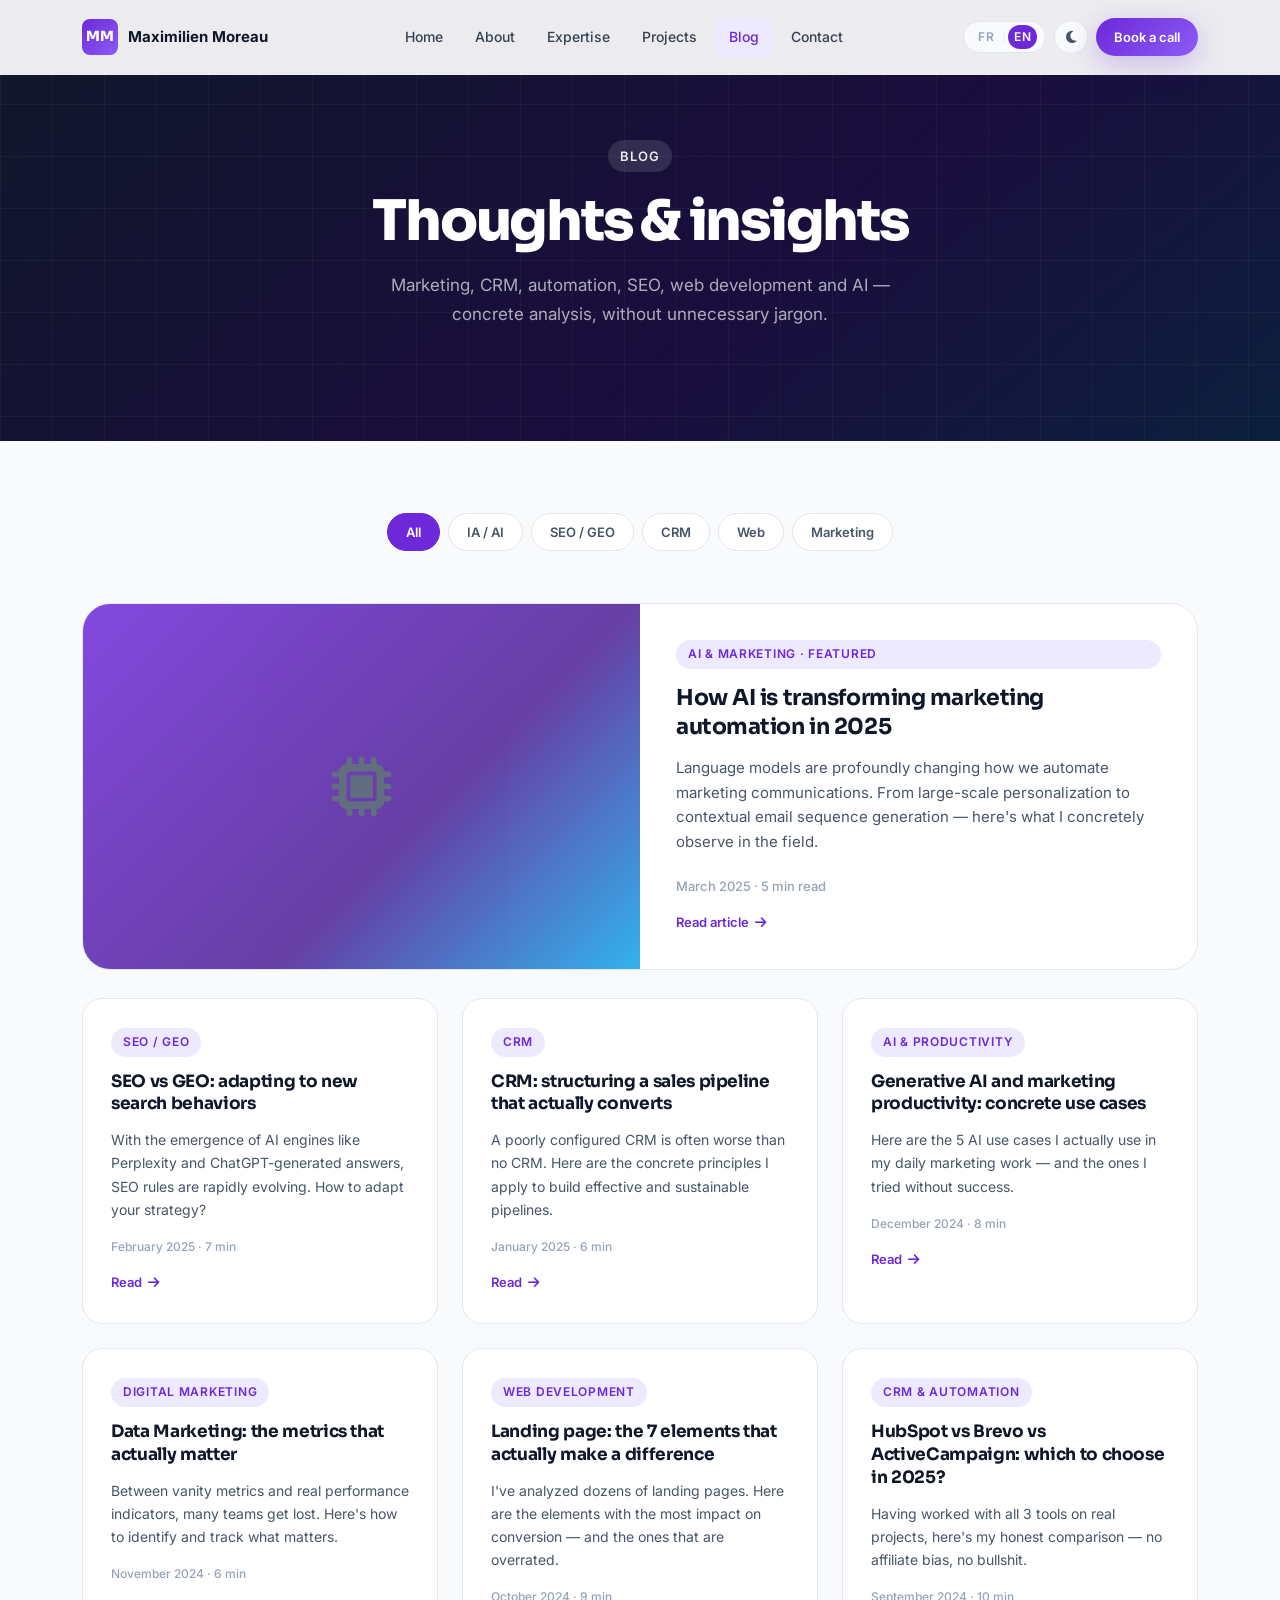
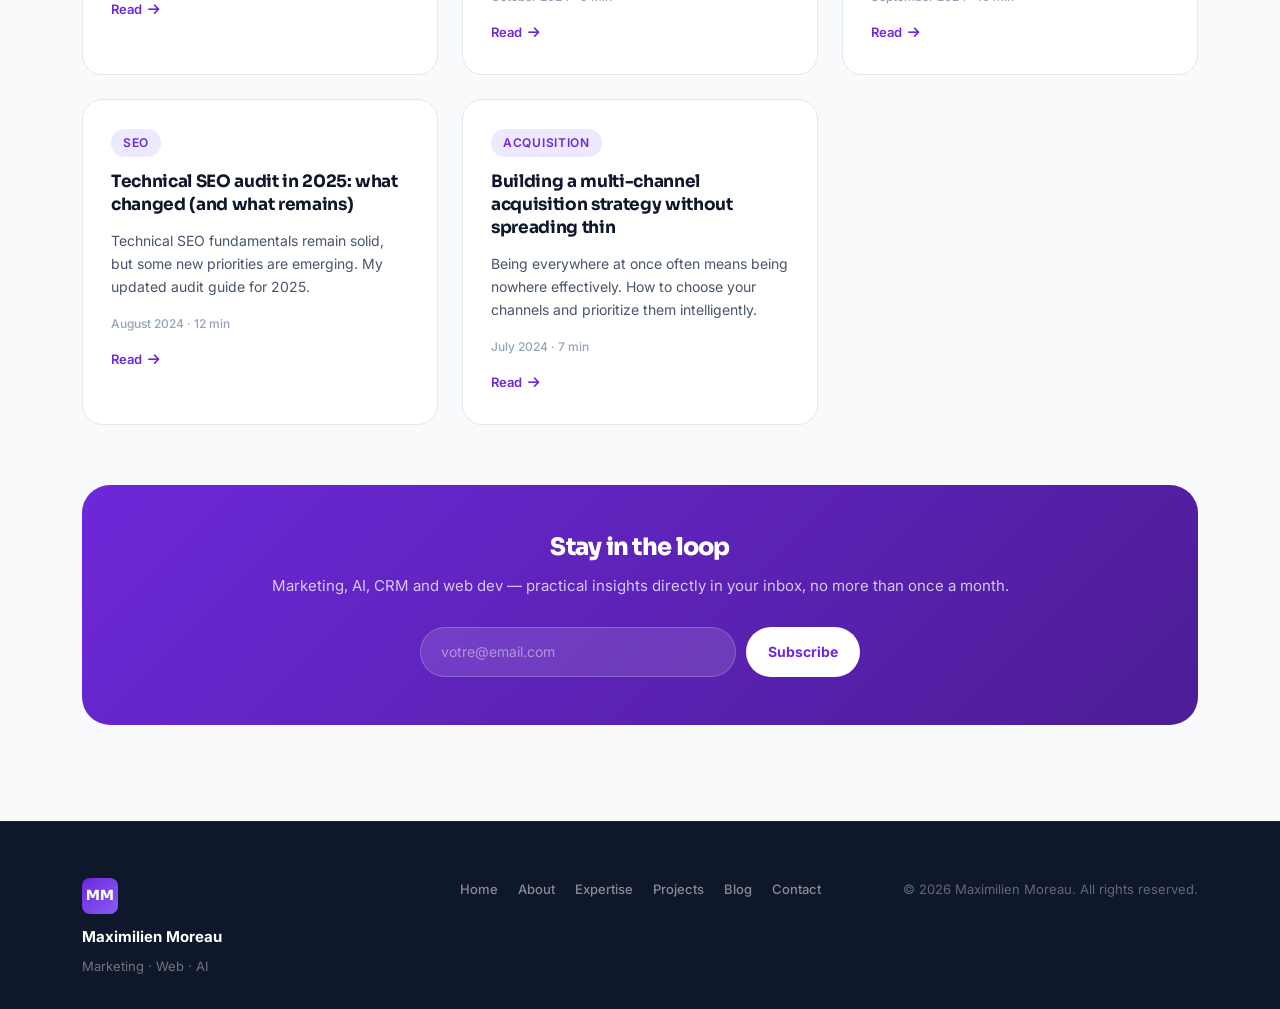
==== commit 26851427: "nocturnal mode" ====
--- a/blog.html
+++ b/blog.html
@@ -15,6 +15,8 @@
   <link rel="stylesheet" href="https://cdnjs.cloudflare.com/ajax/libs/font-awesome/6.5.0/css/all.min.css">
   <!-- Custom CSS -->
   <link rel="stylesheet" href="style.css">
+  <!-- Dark mode init (prevents flash) -->
+  <script>(function(){var t=localStorage.getItem('mm_theme');if(t==='dark'||(t==null&&window.matchMedia('(prefers-color-scheme: dark)').matches)){document.documentElement.setAttribute('data-theme','dark');}})();</script>
   <style>
     /* ===== Blog-specific styles ===== */
     .blog-hero {
@@ -276,6 +278,9 @@
         <span class="lang-sep">|</span>
         <button class="lang-btn" id="btnEn" onclick="setLang('en')">EN</button>
       </div>
+      <button class="theme-toggle-btn" id="btnTheme" onclick="toggleTheme()" aria-label="Basculer mode sombre">
+        <i class="fa-solid fa-moon" id="themeIcon"></i>
+      </button>
       <a href="index.html#contact" class="btn-nav-cta d-none d-lg-inline-flex">
         <span data-lang="fr">Réserver un appel</span>
         <span data-lang="en" hidden>Book a call</span>
--- a/style.css
+++ b/style.css
@@ -40,6 +40,114 @@
 
   --transition:     all 0.25s cubic-bezier(0.4, 0, 0.2, 1);
   --transition-fast: all 0.15s ease;
+}
+
+/* ============================================================
+   DARK MODE
+   ============================================================ */
+[data-theme="dark"] {
+  --bg:            #0f172a;
+  --bg-alt:        #1e293b;
+  --border:        #334155;
+  --border-light:  #243148;
+  --dark:          #f1f5f9;
+  --dark-soft:     #e2e8f0;
+  --dark-medium:   #94a3b8;
+  --body:          #94a3b8;
+  --body-light:    #64748b;
+  --primary-ultra: rgba(109, 40, 217, 0.15);
+  --shadow-sm:     0 2px 8px rgba(0, 0, 0, 0.4);
+  --shadow:        0 4px 24px rgba(0, 0, 0, 0.5);
+  --shadow-lg:     0 12px 40px rgba(0, 0, 0, 0.6);
+}
+
+[data-theme="dark"] body {
+  background: #0f172a;
+  color: var(--body);
+}
+
+[data-theme="dark"] #mainNav {
+  background: rgba(15, 23, 42, 0.92);
+}
+
+[data-theme="dark"] .navbar-collapse {
+  background: #1e293b;
+  border-color: var(--border);
+}
+
+[data-theme="dark"] .expertise-card,
+[data-theme="dark"] .project-card,
+[data-theme="dark"] .blog-card,
+[data-theme="dark"] .timeline-content,
+[data-theme="dark"] .certif-item {
+  background: #1e293b;
+}
+
+[data-theme="dark"] .timeline-dot {
+  background: #1e293b;
+}
+
+[data-theme="dark"] .highlight-item {
+  background: #1e293b;
+}
+
+[data-theme="dark"] .highlight-item:hover {
+  background: #243148;
+}
+
+[data-theme="dark"] .ai-feature-card {
+  background: #1e293b;
+}
+
+[data-theme="dark"] .ai-feature-card:hover {
+  background: #243148;
+}
+
+[data-theme="dark"] .modal-content {
+  background: #1e293b;
+  border: none;
+}
+
+[data-theme="dark"] .modal-header-custom {
+  border-color: var(--border);
+}
+
+[data-theme="dark"] .modal-close-btn {
+  background: #0f172a;
+  color: var(--body);
+}
+
+[data-theme="dark"] .modal-close-btn:hover {
+  background: var(--border);
+  color: var(--dark);
+}
+
+body {
+  transition: background-color 0.3s ease, color 0.3s ease;
+}
+
+/* Theme toggle button */
+.theme-toggle-btn {
+  display: inline-flex;
+  align-items: center;
+  justify-content: center;
+  width: 34px;
+  height: 34px;
+  background: var(--bg);
+  border: 1px solid var(--border);
+  border-radius: 50%;
+  color: var(--body);
+  font-size: 14px;
+  cursor: pointer;
+  transition: var(--transition-fast);
+  padding: 0;
+  flex-shrink: 0;
+}
+
+.theme-toggle-btn:hover {
+  color: var(--primary);
+  border-color: var(--primary);
+  background: var(--primary-ultra);
 }
 
 /* ============================================================
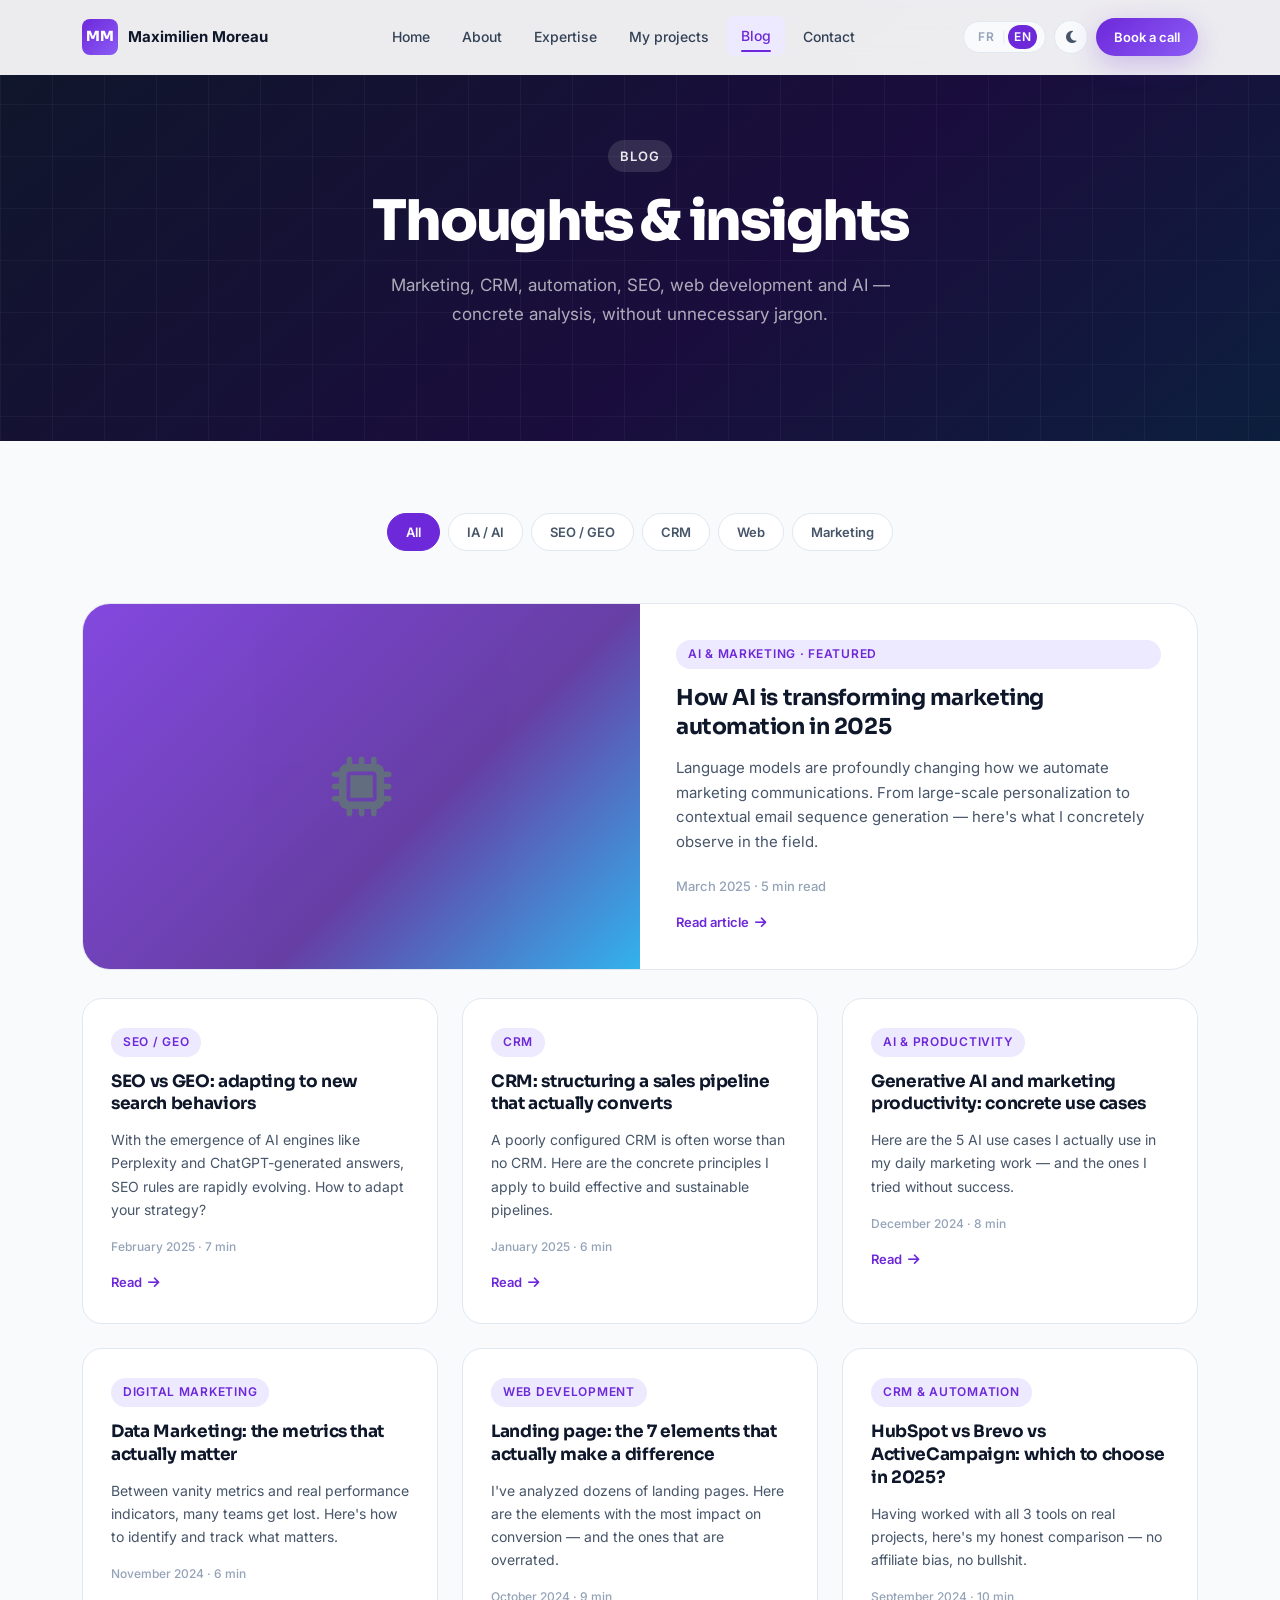
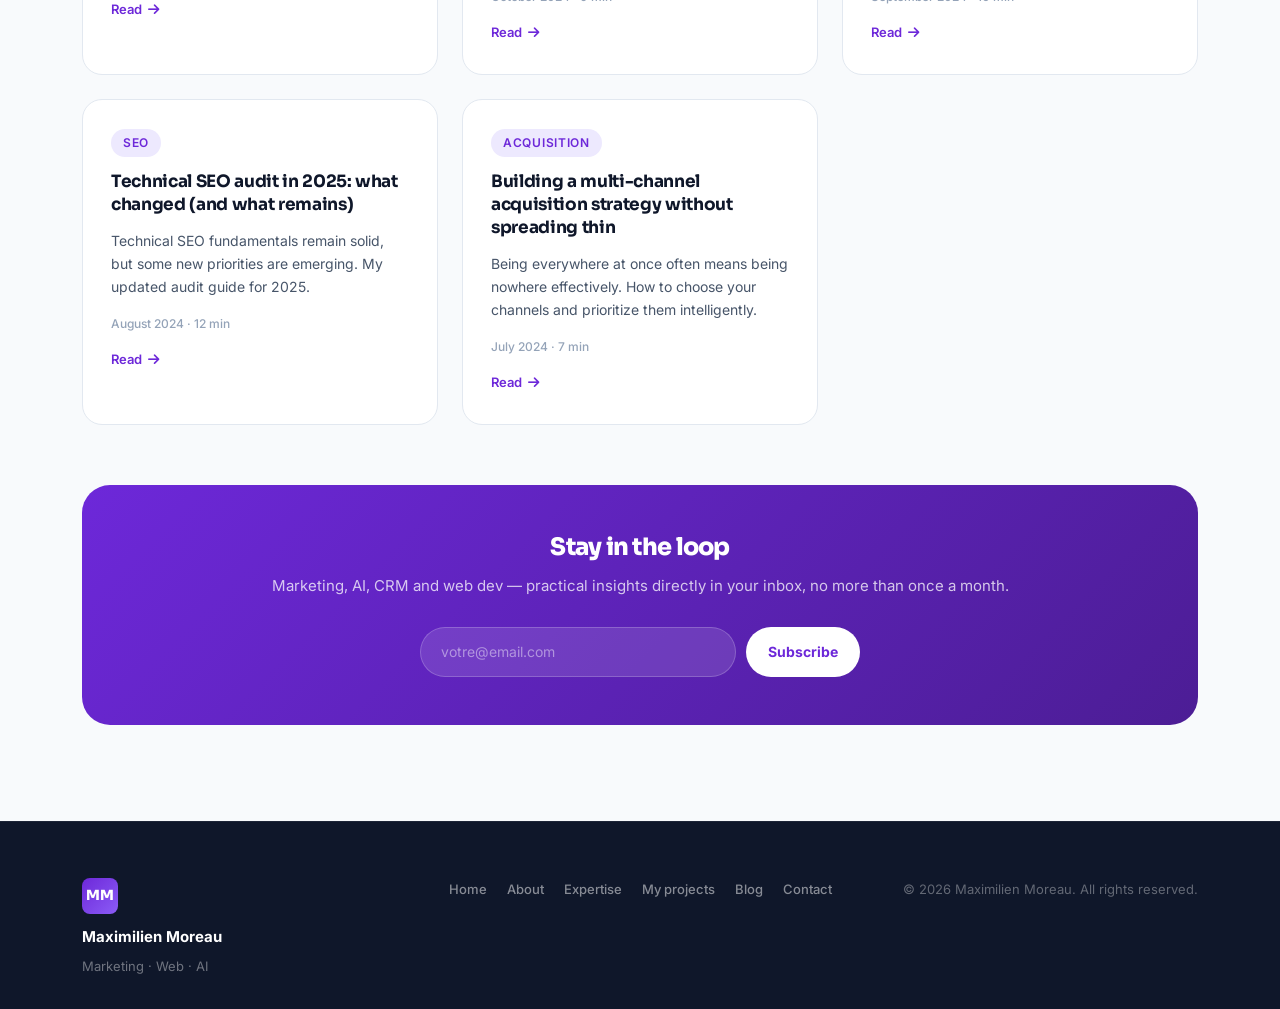
==== commit 5ecc9dec: "website-updates-features" ====
--- a/blog.html
+++ b/blog.html
@@ -12,7 +12,7 @@
   <!-- Google Fonts -->
   <link href="https://fonts.googleapis.com/css2?family=Inter:wght@300;400;500;600;700;800&family=Sora:wght@600;700;800&display=swap" rel="stylesheet">
   <!-- Font Awesome 6 -->
-  <link rel="stylesheet" href="https://cdnjs.cloudflare.com/ajax/libs/font-awesome/6.5.0/css/all.min.css">
+  <link rel="stylesheet" href="https://cdnjs.cloudflare.com/ajax/libs/font-awesome/6.7.2/css/all.min.css">
   <!-- Custom CSS -->
   <link rel="stylesheet" href="style.css">
   <!-- Dark mode init (prevents flash) -->
@@ -235,6 +235,20 @@
       transform: translateY(-1px);
     }
 
+    /* Dark mode overrides for blog-specific elements */
+    [data-theme="dark"] .filter-btn {
+      background: #1e293b;
+      border-color: #334155;
+    }
+
+    [data-theme="dark"] .blog-card-featured {
+      background: #1e293b;
+    }
+
+    [data-theme="dark"] .blog-grid-section {
+      background: #0f172a;
+    }
+
     @media (max-width: 767.98px) {
       .blog-card-featured {
         grid-template-columns: 1fr;
@@ -279,7 +293,7 @@
         <button class="lang-btn" id="btnEn" onclick="setLang('en')">EN</button>
       </div>
       <button class="theme-toggle-btn" id="btnTheme" onclick="toggleTheme()" aria-label="Basculer mode sombre">
-        <i class="fa-solid fa-moon" id="themeIcon"></i>
+        <i class="fa-solid fa-lightbulb" id="themeIcon"></i>
       </button>
       <a href="index.html#contact" class="btn-nav-cta d-none d-lg-inline-flex">
         <span data-lang="fr">Réserver un appel</span>
@@ -311,9 +325,9 @@
           </a>
         </li>
         <li class="nav-item">
-          <a class="nav-link" href="index.html#projets">
-            <span data-lang="fr">Projets</span>
-            <span data-lang="en" hidden>Projects</span>
+          <a class="nav-link" href="projets.html">
+            <span data-lang="fr">Mes projets</span>
+            <span data-lang="en" hidden>My projects</span>
           </a>
         </li>
         <li class="nav-item">
@@ -610,8 +624,8 @@
         <a href="index.html#apropos" data-lang="en" hidden>About</a>
         <a href="index.html#expertises" data-lang="fr">Expertises</a>
         <a href="index.html#expertises" data-lang="en" hidden>Expertise</a>
-        <a href="index.html#projets" data-lang="fr">Projets</a>
-        <a href="index.html#projets" data-lang="en" hidden>Projects</a>
+        <a href="projets.html" data-lang="fr">Mes projets</a>
+        <a href="projets.html" data-lang="en" hidden>My projects</a>
         <a href="blog.html">Blog</a>
         <a href="index.html#contact">Contact</a>
       </nav>
--- a/style.css
+++ b/style.css
@@ -46,13 +46,11 @@
    DARK MODE
    ============================================================ */
 [data-theme="dark"] {
+  --white:         #1e293b;
   --bg:            #0f172a;
   --bg-alt:        #1e293b;
   --border:        #334155;
   --border-light:  #243148;
-  --dark:          #f1f5f9;
-  --dark-soft:     #e2e8f0;
-  --dark-medium:   #94a3b8;
   --body:          #94a3b8;
   --body-light:    #64748b;
   --primary-ultra: rgba(109, 40, 217, 0.15);
@@ -61,6 +59,35 @@
   --shadow-lg:     0 12px 40px rgba(0, 0, 0, 0.6);
 }
 
+/* Titres et textes foncés → clairs en mode sombre */
+[data-theme="dark"] .section-title,
+[data-theme="dark"] .expertise-title,
+[data-theme="dark"] .project-title,
+[data-theme="dark"] .blog-title,
+[data-theme="dark"] .timeline-title,
+[data-theme="dark"] .certif-section-title,
+[data-theme="dark"] .certif-name,
+[data-theme="dark"] .ai-feature-title,
+[data-theme="dark"] .modal-project-title,
+[data-theme="dark"] .highlight-item strong {
+  color: #f1f5f9;
+}
+
+/* Navbar : marque et liens */
+[data-theme="dark"] .navbar-brand,
+[data-theme="dark"] .brand-name,
+[data-theme="dark"] .navbar-toggler {
+  color: #f1f5f9 !important;
+}
+
+[data-theme="dark"] .navbar-nav .nav-link {
+  color: #94a3b8 !important;
+}
+
+[data-theme="dark"] .project-tag {
+  color: #94a3b8;
+}
+
 [data-theme="dark"] body {
   background: #0f172a;
   color: var(--body);
@@ -119,7 +146,38 @@
 
 [data-theme="dark"] .modal-close-btn:hover {
   background: var(--border);
-  color: var(--dark);
+  color: #f1f5f9;
+}
+
+/* Sections light → dark (!important pour surcharger Bootstrap) */
+[data-theme="dark"] .bg-white {
+  background-color: #0f172a !important;
+}
+
+/* Suppression du dégradé sur les sections déjà sombres en dark mode */
+[data-theme="dark"] .bg-dark-custom {
+  background: #131d30;
+}
+
+/* Blog : filter tabs */
+[data-theme="dark"] .filter-btn {
+  background: #1e293b;
+  color: var(--body);
+  border-color: var(--border);
+}
+
+/* Blog : carte article vedette */
+[data-theme="dark"] .blog-card-featured {
+  background: #1e293b;
+}
+
+/* About image border */
+[data-theme="dark"] .about-img {
+  border-color: #334155;
+}
+
+[data-theme="dark"] .about-img-badge {
+  border-color: #334155;
 }
 
 body {
@@ -148,6 +206,7 @@
   color: var(--primary);
   border-color: var(--primary);
   background: var(--primary-ultra);
+  transform: rotate(20deg) scale(1.1);
 }
 
 /* ============================================================
@@ -312,13 +371,34 @@
   color: var(--dark-medium) !important;
   padding: 8px 14px !important;
   border-radius: var(--radius-sm);
-  transition: var(--transition-fast);
+  transition: color 0.2s ease, background 0.2s ease, transform 0.2s ease, box-shadow 0.2s ease;
+  position: relative;
+}
+
+.navbar-nav .nav-link::after {
+  content: '';
+  position: absolute;
+  bottom: 4px;
+  left: 14px;
+  right: 14px;
+  height: 2px;
+  background: var(--primary);
+  border-radius: 2px;
+  transform: scaleX(0);
+  transition: transform 0.2s ease;
+  transform-origin: center;
+}
+
+.navbar-nav .nav-link:hover::after,
+.navbar-nav .nav-link.active::after {
+  transform: scaleX(1);
 }
 
 .navbar-nav .nav-link:hover,
 .navbar-nav .nav-link.active {
   color: var(--primary) !important;
   background: var(--primary-ultra);
+  transform: translateY(-1px);
 }
 
 .navbar-toggler {
@@ -352,8 +432,13 @@
   padding: 2px 6px;
   border-radius: 50px;
   cursor: pointer;
-  transition: var(--transition-fast);
+  transition: color 0.2s ease, background 0.2s ease, transform 0.2s ease;
   letter-spacing: 0.04em;
+}
+
+.lang-btn:not(.active):hover {
+  color: var(--primary);
+  transform: scale(1.1);
 }
 
 .lang-btn.active {
@@ -384,8 +469,8 @@
 }
 
 .btn-nav-cta:hover {
-  transform: translateY(-1px);
-  box-shadow: 0 12px 32px rgba(109, 40, 217, 0.35);
+  transform: translateY(-2px) scale(1.03);
+  box-shadow: 0 14px 36px rgba(109, 40, 217, 0.45);
 }
 
 /* Mobile nav */
@@ -435,23 +520,84 @@
   z-index: 2;
 }
 
-.hero-inner {
-  max-width: 780px;
-  padding: 80px 0;
+/* ---- Editorial hero layout ---- */
+.hero-editorial {
+  padding: 130px 0 80px;
+  display: flex;
+  flex-direction: column;
+  align-items: center;
+  text-align: center;
+}
+
+.hero-ed-name {
+  display: flex;
+  flex-direction: column;
+  align-items: center;
+  margin-bottom: 48px;
+}
+
+.hero-ed-line1 {
+  font-family: 'Sora', 'Inter', sans-serif;
+  font-size: clamp(3.2rem, 10.5vw, 8.5rem);
+  font-weight: 800;
+  letter-spacing: -0.04em;
+  line-height: 0.95;
+  background: linear-gradient(135deg, #ffffff 30%, rgba(255,255,255,0.75));
+  -webkit-background-clip: text;
+  -webkit-text-fill-color: transparent;
+  background-clip: text;
+}
+
+.hero-ed-line2 {
+  font-family: 'Sora', 'Inter', sans-serif;
+  font-size: clamp(3.2rem, 10.5vw, 8.5rem);
+  font-weight: 800;
+  letter-spacing: -0.04em;
+  line-height: 0.95;
+  background: linear-gradient(135deg, #ffffff 30%, rgba(255,255,255,0.75));
+  -webkit-background-clip: text;
+  -webkit-text-fill-color: transparent;
+  background-clip: text;
+}
+
+.hero-ed-divider {
+  width: 56px;
+  height: 3px;
+  background: linear-gradient(90deg, var(--primary-light), var(--accent));
+  border-radius: 2px;
+  margin-bottom: 40px;
+}
+
+.hero-ed-bottom {
+  display: grid;
+  grid-template-columns: 1fr 2fr;
+  gap: 48px;
+  align-items: start;
+  margin-bottom: 40px;
+}
+
+.hero-ed-roles {
+  font-size: 13px;
+  font-weight: 500;
+  color: rgba(255, 255, 255, 0.45);
+  letter-spacing: 0.08em;
+  text-transform: uppercase;
+  margin-bottom: 24px;
 }
 
 .hero-badge {
   display: inline-flex;
   align-items: center;
-  gap: 10px;
-  background: rgba(255,255,255,0.08);
-  border: 1px solid rgba(255,255,255,0.15);
+  gap: 8px;
+  background: rgba(255,255,255,0.05);
+  border: 1px solid rgba(255,255,255,0.10);
   border-radius: 50px;
-  padding: 8px 18px;
-  font-size: 13px;
-  font-weight: 500;
-  color: rgba(255,255,255,0.85);
-  margin-bottom: 28px;
+  padding: 6px 14px;
+  font-size: 12px;
+  font-weight: 400;
+  color: rgba(255,255,255,0.5);
+  margin-top: 20px;
+  margin-bottom: 20px;
   backdrop-filter: blur(4px);
 }
 
@@ -496,16 +642,18 @@
   font-size: clamp(15px, 2vw, 17px);
   color: rgba(255,255,255,0.75);
   line-height: 1.75;
-  max-width: 620px;
+  max-width: 600px;
   margin-bottom: 0;
+  text-align: center;
 }
 
 /* Hero buttons */
 .hero-actions {
   display: flex;
   flex-wrap: wrap;
+  justify-content: center;
   gap: 14px;
-  margin-top: 36px;
+  margin-top: 0;
   margin-bottom: 40px;
 }
 
@@ -560,6 +708,7 @@
 .hero-tags {
   display: flex;
   flex-wrap: wrap;
+  justify-content: center;
   gap: 8px;
 }
 
@@ -684,6 +833,80 @@
 }
 
 /* ============================================================
+   CE QUI ME DISTINGUE
+   ============================================================ */
+.distingue-section {
+  border-top: 1px solid var(--border-color);
+}
+
+.distingue-card {
+  background: var(--card-bg);
+  border: 1px solid var(--border-color);
+  border-radius: 16px;
+  padding: 28px 28px 28px 24px;
+  display: flex;
+  flex-direction: column;
+  gap: 12px;
+  transition: transform 0.22s, box-shadow 0.22s, border-color 0.22s;
+}
+
+.distingue-card:hover {
+  transform: translateY(-3px);
+  box-shadow: 0 12px 36px rgba(124,58,237,0.10);
+  border-color: rgba(124,58,237,0.25);
+}
+
+[data-theme="dark"] .distingue-card {
+  background: #1a1728;
+  border-color: rgba(255,255,255,0.08);
+}
+
+[data-theme="dark"] .distingue-card:hover {
+  box-shadow: 0 12px 36px rgba(124,58,237,0.18);
+  border-color: rgba(167,139,250,0.3);
+}
+
+.distingue-icon {
+  width: 44px;
+  height: 44px;
+  border-radius: 12px;
+  background: rgba(124,58,237,0.1);
+  color: #7c3aed;
+  display: flex;
+  align-items: center;
+  justify-content: center;
+  font-size: 18px;
+  flex-shrink: 0;
+}
+
+[data-theme="dark"] .distingue-icon {
+  background: rgba(167,139,250,0.15);
+  color: #a78bfa;
+}
+
+.distingue-title {
+  font-size: 16px;
+  font-weight: 700;
+  color: var(--dark);
+  margin: 0;
+}
+
+[data-theme="dark"] .distingue-title {
+  color: #f1f5f9;
+}
+
+.distingue-desc {
+  font-size: 14px;
+  color: var(--body-light);
+  line-height: 1.6;
+  margin: 0;
+}
+
+[data-theme="dark"] .distingue-desc {
+  color: rgba(255,255,255,0.55);
+}
+
+/* ============================================================
    EXPERTISE CARDS
    ============================================================ */
 .expertise-card {
@@ -1075,6 +1298,57 @@
 .timeline-item:hover .timeline-content {
   border-color: rgba(109, 40, 217, 0.2);
   box-shadow: var(--shadow);
+}
+
+.timeline-section-label {
+  font-size: 11px;
+  font-weight: 700;
+  letter-spacing: 0.1em;
+  text-transform: uppercase;
+  color: var(--primary);
+  padding-left: 2px;
+}
+
+.timeline-company {
+  display: block;
+  font-size: 12px;
+  font-weight: 500;
+  color: var(--body-light);
+  margin-bottom: 6px;
+  letter-spacing: 0.02em;
+}
+
+/* IAGora card avec image latérale */
+.timeline-item--iagora {
+  display: grid;
+  grid-template-columns: 1fr auto;
+  gap: 16px;
+  align-items: start;
+}
+
+.timeline-item--iagora .timeline-dot {
+  grid-column: 1 / -1;
+  grid-row: 1;
+}
+
+.timeline-item--iagora .timeline-content {
+  grid-column: 1;
+}
+
+.timeline-side-img {
+  width: 110px;
+  flex-shrink: 0;
+  align-self: center;
+  margin-top: 32px;
+}
+
+.timeline-side-img img {
+  width: 110px;
+  height: 110px;
+  object-fit: cover;
+  border-radius: var(--radius);
+  border: 1px solid var(--border);
+  display: block;
 }
 
 .timeline-date {
@@ -1367,7 +1641,9 @@
 }
 
 .social-links-contact {
-  display: flex;
+  display: grid;
+  grid-template-columns: repeat(5, auto);
+  justify-content: start;
   gap: 10px;
 }
 
@@ -1639,8 +1915,13 @@
     padding: 64px 0;
   }
 
-  .hero-inner {
-    padding: 60px 0;
+  .hero-editorial {
+    padding: 110px 0 60px;
+  }
+
+  .hero-ed-bottom {
+    grid-template-columns: 1fr;
+    gap: 24px;
   }
 
   .about-img {
@@ -1672,9 +1953,10 @@
     padding: 56px 0;
   }
 
-  .hero-inner {
-    padding: 48px 0;
-  }
+  .hero-editorial {
+    padding: 90px 0 48px;
+  }
+
 
   .hero-actions {
     flex-direction: column;
@@ -1692,9 +1974,20 @@
   }
 }
 
+/* ============================================================
+   DARK MODE — overrides post-responsive (specificity fix)
+   ============================================================ */
+@media (max-width: 991.98px) {
+  [data-theme="dark"] .navbar-collapse {
+    background: #1e293b;
+    border-color: #334155;
+  }
+}
+
 @media (max-width: 575.98px) {
-  .hero-title {
-    font-size: 2rem;
+  .hero-ed-line1,
+  .hero-ed-line2 {
+    font-size: 2.8rem;
   }
 
   .hero-tags {
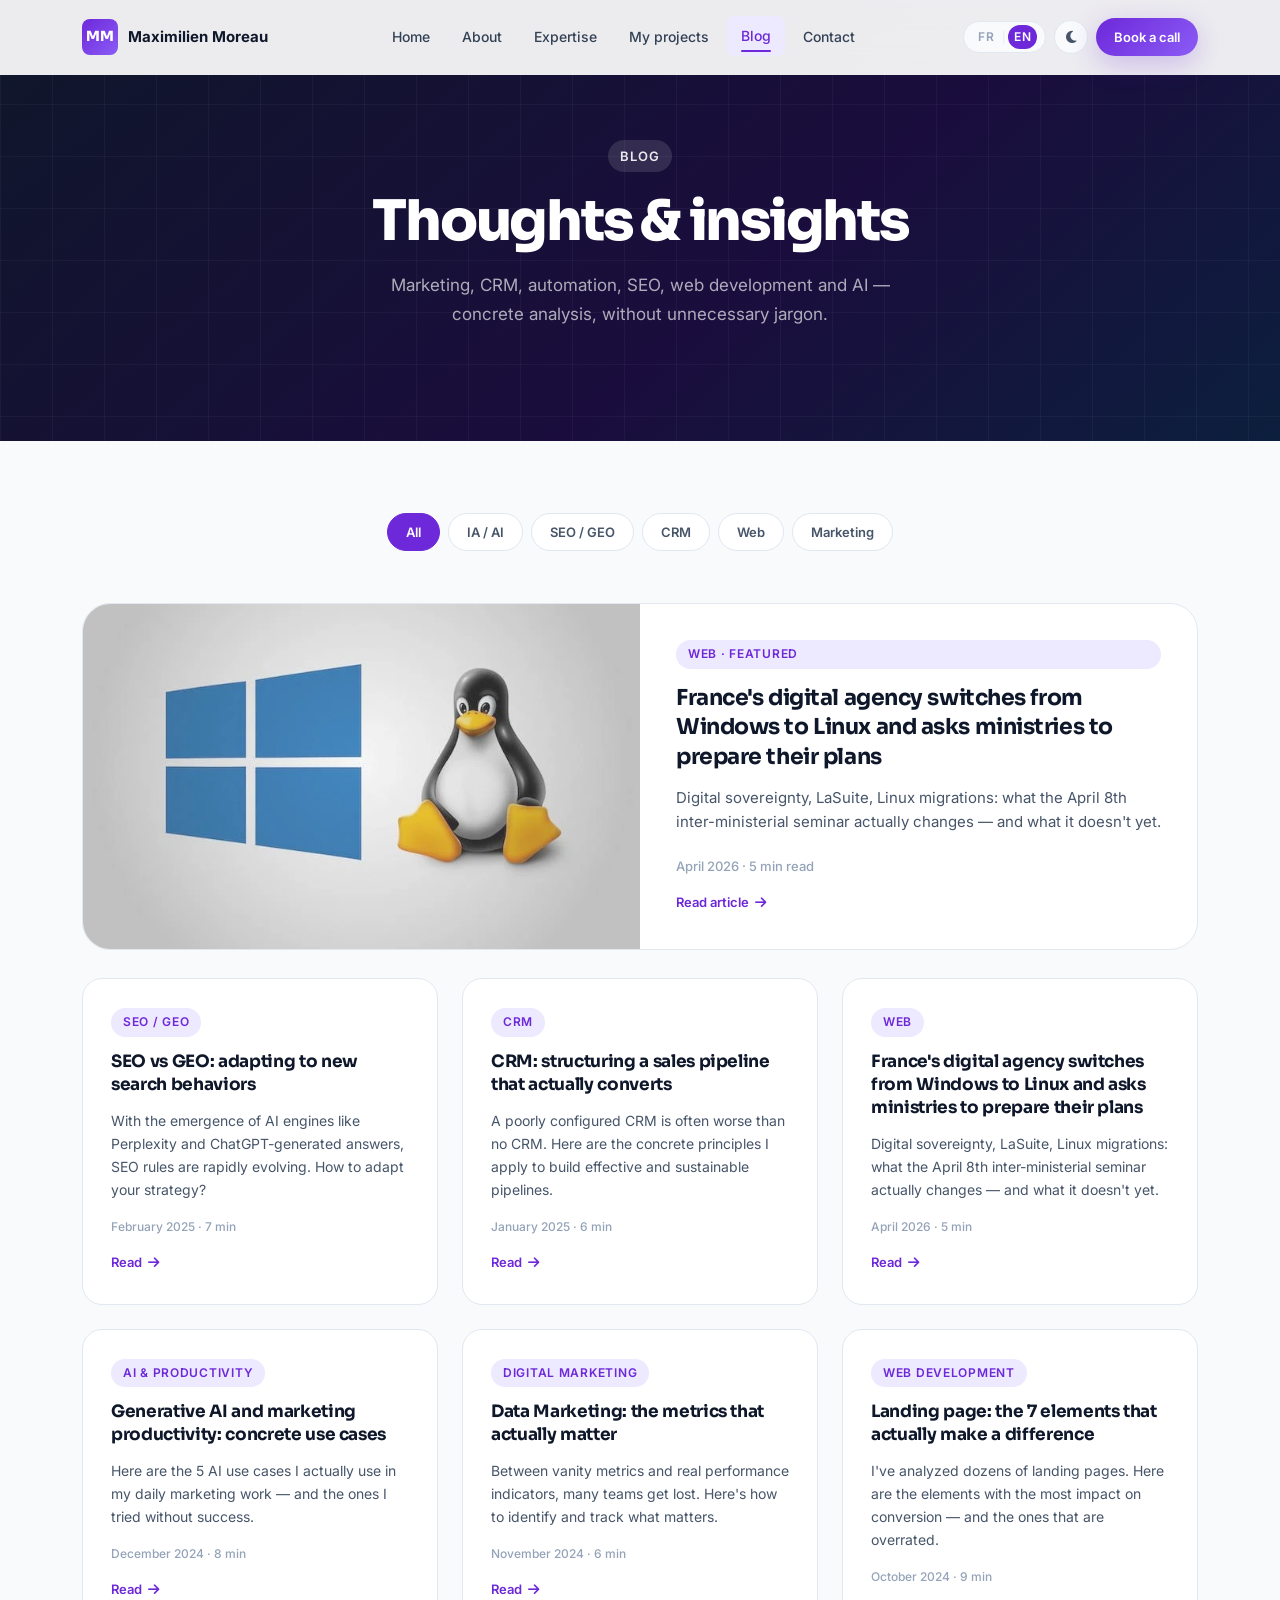
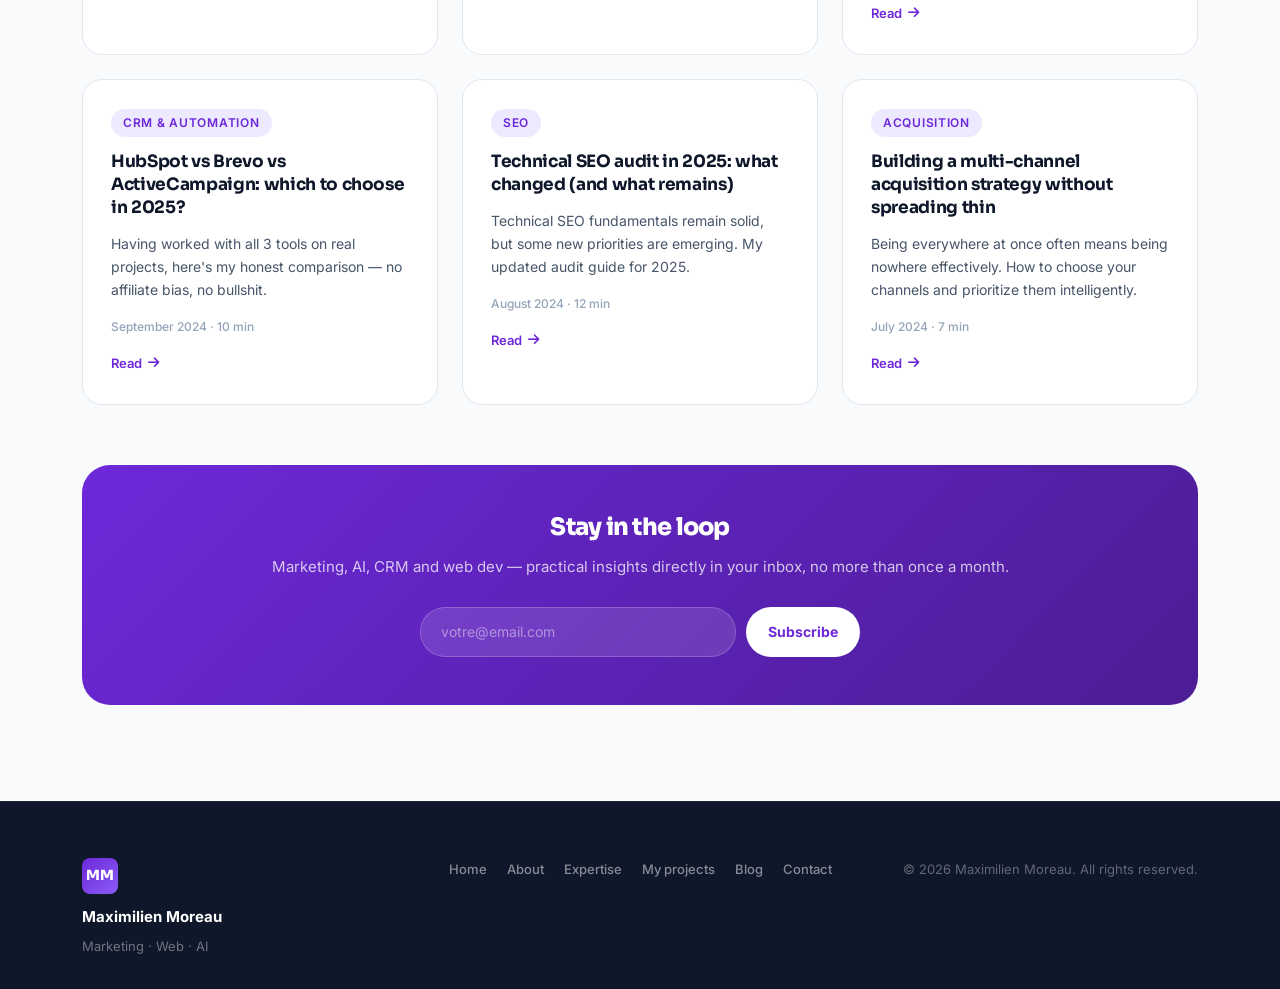
==== commit 3de119ed: "website-articles" ====
--- a/blog.html
+++ b/blog.html
@@ -7,6 +7,9 @@
   <meta name="description" content="Réflexions, analyses et insights sur le marketing digital, le CRM, l'automatisation, le SEO et l'intelligence artificielle — par Maximilien Moreau.">
   <meta name="author" content="Maximilien Moreau">
 
+  <!-- Favicon -->
+  <link rel="icon" type="image/png" href="images/Profile-Picture_Maximilien_Moreau.png">
+  <link rel="apple-touch-icon" href="images/Profile-Picture_Maximilien_Moreau.png">
   <!-- Bootstrap 5 -->
   <link href="https://cdn.jsdelivr.net/npm/bootstrap@5.3.2/dist/css/bootstrap.min.css" rel="stylesheet">
   <!-- Google Fonts -->
@@ -378,24 +381,22 @@
     </div>
 
     <!-- Featured article -->
-    <a href="#" class="blog-card-featured" data-category="ia">
-      <div class="blog-card-featured-img" aria-hidden="true">
-        <i class="fa-solid fa-microchip"></i>
-      </div>
+    <a href="articles/dinum-windows-linux.html" class="blog-card-featured" data-category="web">
+      <div class="blog-card-featured-img" aria-hidden="true" style="background-image: url('images/windows_linux_kernel_logos.webp'); background-size: cover; background-position: center;"></div>
       <div class="blog-card-featured-body">
-        <div class="blog-cat" data-lang="fr">IA & Marketing · À la une</div>
-        <div class="blog-cat" data-lang="en" hidden>AI & Marketing · Featured</div>
-        <h2 class="blog-title" data-lang="fr">Comment l'IA transforme le marketing automation en 2025</h2>
-        <h2 class="blog-title" data-lang="en" hidden>How AI is transforming marketing automation in 2025</h2>
+        <div class="blog-cat" data-lang="fr">Web · À la une</div>
+        <div class="blog-cat" data-lang="en" hidden>Web · Featured</div>
+        <h2 class="blog-title" data-lang="fr">La direction du numérique de l'État quitte Windows pour Linux et demande aux ministères de préparer leur plan</h2>
+        <h2 class="blog-title" data-lang="en" hidden>France's digital agency switches from Windows to Linux and asks ministries to prepare their plans</h2>
         <p class="blog-excerpt" data-lang="fr">
-          Les modèles de langage changent profondément la façon dont on automatise les communications marketing. De la personnalisation à grande échelle à la génération de séquences email contextuelles — voici ce que j'observe concrètement sur le terrain.
+          Souveraineté numérique, LaSuite, migrations Linux : ce que le séminaire interministériel du 8 avril change vraiment — et ce qu'il ne change pas encore.
         </p>
         <p class="blog-excerpt" data-lang="en" hidden>
-          Language models are profoundly changing how we automate marketing communications. From large-scale personalization to contextual email sequence generation — here's what I concretely observe in the field.
+          Digital sovereignty, LaSuite, Linux migrations: what the April 8th inter-ministerial seminar actually changes — and what it doesn't yet.
         </p>
         <div class="blog-meta">
-          <span data-lang="fr">Mars 2025 · 5 min de lecture</span>
-          <span data-lang="en" hidden>March 2025 · 5 min read</span>
+          <span data-lang="fr">Avril 2026 · 5 min de lecture</span>
+          <span data-lang="en" hidden>April 2026 · 5 min read</span>
         </div>
         <div class="blog-read-more">
           <span data-lang="fr">Lire l'article</span>
@@ -439,6 +440,26 @@
           <div class="blog-meta">
             <span data-lang="fr">Janvier 2025 · 6 min</span>
             <span data-lang="en" hidden>January 2025 · 6 min</span>
+          </div>
+          <div class="blog-read-more">
+            <span data-lang="fr">Lire</span>
+            <span data-lang="en" hidden>Read</span>
+            <i class="fa-solid fa-arrow-right"></i>
+          </div>
+        </a>
+      </div>
+
+      <!-- Article DINUM Linux -->
+      <div class="col-md-4" data-category="web">
+        <a href="articles/dinum-windows-linux.html" class="blog-card h-100">
+          <div class="blog-cat">Web</div>
+          <h4 class="blog-title" data-lang="fr">La DINUM quitte Windows pour Linux et demande aux ministères de préparer leur plan</h4>
+          <h4 class="blog-title" data-lang="en" hidden>France's digital agency switches from Windows to Linux and asks ministries to prepare their plans</h4>
+          <p class="blog-excerpt" data-lang="fr">Souveraineté numérique, LaSuite, migrations Linux : ce que le séminaire interministériel du 8 avril change vraiment — et ce qu'il ne change pas encore.</p>
+          <p class="blog-excerpt" data-lang="en" hidden>Digital sovereignty, LaSuite, Linux migrations: what the April 8th inter-ministerial seminar actually changes — and what it doesn't yet.</p>
+          <div class="blog-meta">
+            <span data-lang="fr">Avril 2026 · 5 min</span>
+            <span data-lang="en" hidden>April 2026 · 5 min</span>
           </div>
           <div class="blog-read-more">
             <span data-lang="fr">Lire</span>
--- a/style.css
+++ b/style.css
@@ -2012,3 +2012,90 @@
     gap: 4px 14px;
   }
 }
+
+/* ============================================================
+   TEAM PHOTO STRIP
+   ============================================================ */
+.team-photo-strip {
+  position: relative;
+  width: 100%;
+  overflow: hidden;
+  line-height: 0;
+}
+
+.team-photo-img {
+  width: 100%;
+  height: auto;
+  display: block;
+  filter: brightness(0.9);
+  transition: filter 0.4s ease;
+}
+
+.team-photo-strip:hover .team-photo-img {
+  filter: brightness(1);
+}
+
+.team-photo-caption {
+  position: absolute;
+  bottom: 0;
+  left: 0;
+  right: 0;
+  padding: 20px 32px;
+  background: linear-gradient(to top, rgba(10,8,24,0.72) 0%, transparent 100%);
+  font-size: 13px;
+  font-weight: 500;
+  letter-spacing: 0.06em;
+  text-transform: uppercase;
+  color: rgba(255,255,255,0.7);
+  line-height: 1;
+}
+
+/* ============================================================
+   STACK TECHNIQUE
+   ============================================================ */
+.stack-card {
+  display: flex;
+  flex-direction: column;
+  align-items: center;
+  justify-content: center;
+  gap: 10px;
+  padding: 24px 16px;
+  border-radius: 14px;
+  background: var(--bg-card, #fff);
+  border: 1.5px solid var(--border, #e5e7eb);
+  transition: transform 0.22s ease, box-shadow 0.22s ease, border-color 0.22s ease;
+  cursor: default;
+}
+
+.stack-card:hover {
+  transform: translateY(-5px);
+  box-shadow: 0 12px 28px rgba(0,0,0,0.10);
+  border-color: var(--accent, #6d28d9);
+}
+
+.stack-icon {
+  font-size: 2.4rem;
+  line-height: 1;
+  transition: transform 0.2s ease;
+}
+
+.stack-card:hover .stack-icon {
+  transform: scale(1.15);
+}
+
+.stack-label {
+  font-size: 0.82rem;
+  font-weight: 600;
+  color: var(--text-secondary, #6b7280);
+  letter-spacing: 0.02em;
+  text-align: center;
+}
+
+[data-theme="dark"] .stack-card {
+  background: var(--bg-card-dark, #1e293b);
+  border-color: rgba(255,255,255,0.08);
+}
+
+[data-theme="dark"] .stack-label {
+  color: rgba(255,255,255,0.6);
+}
